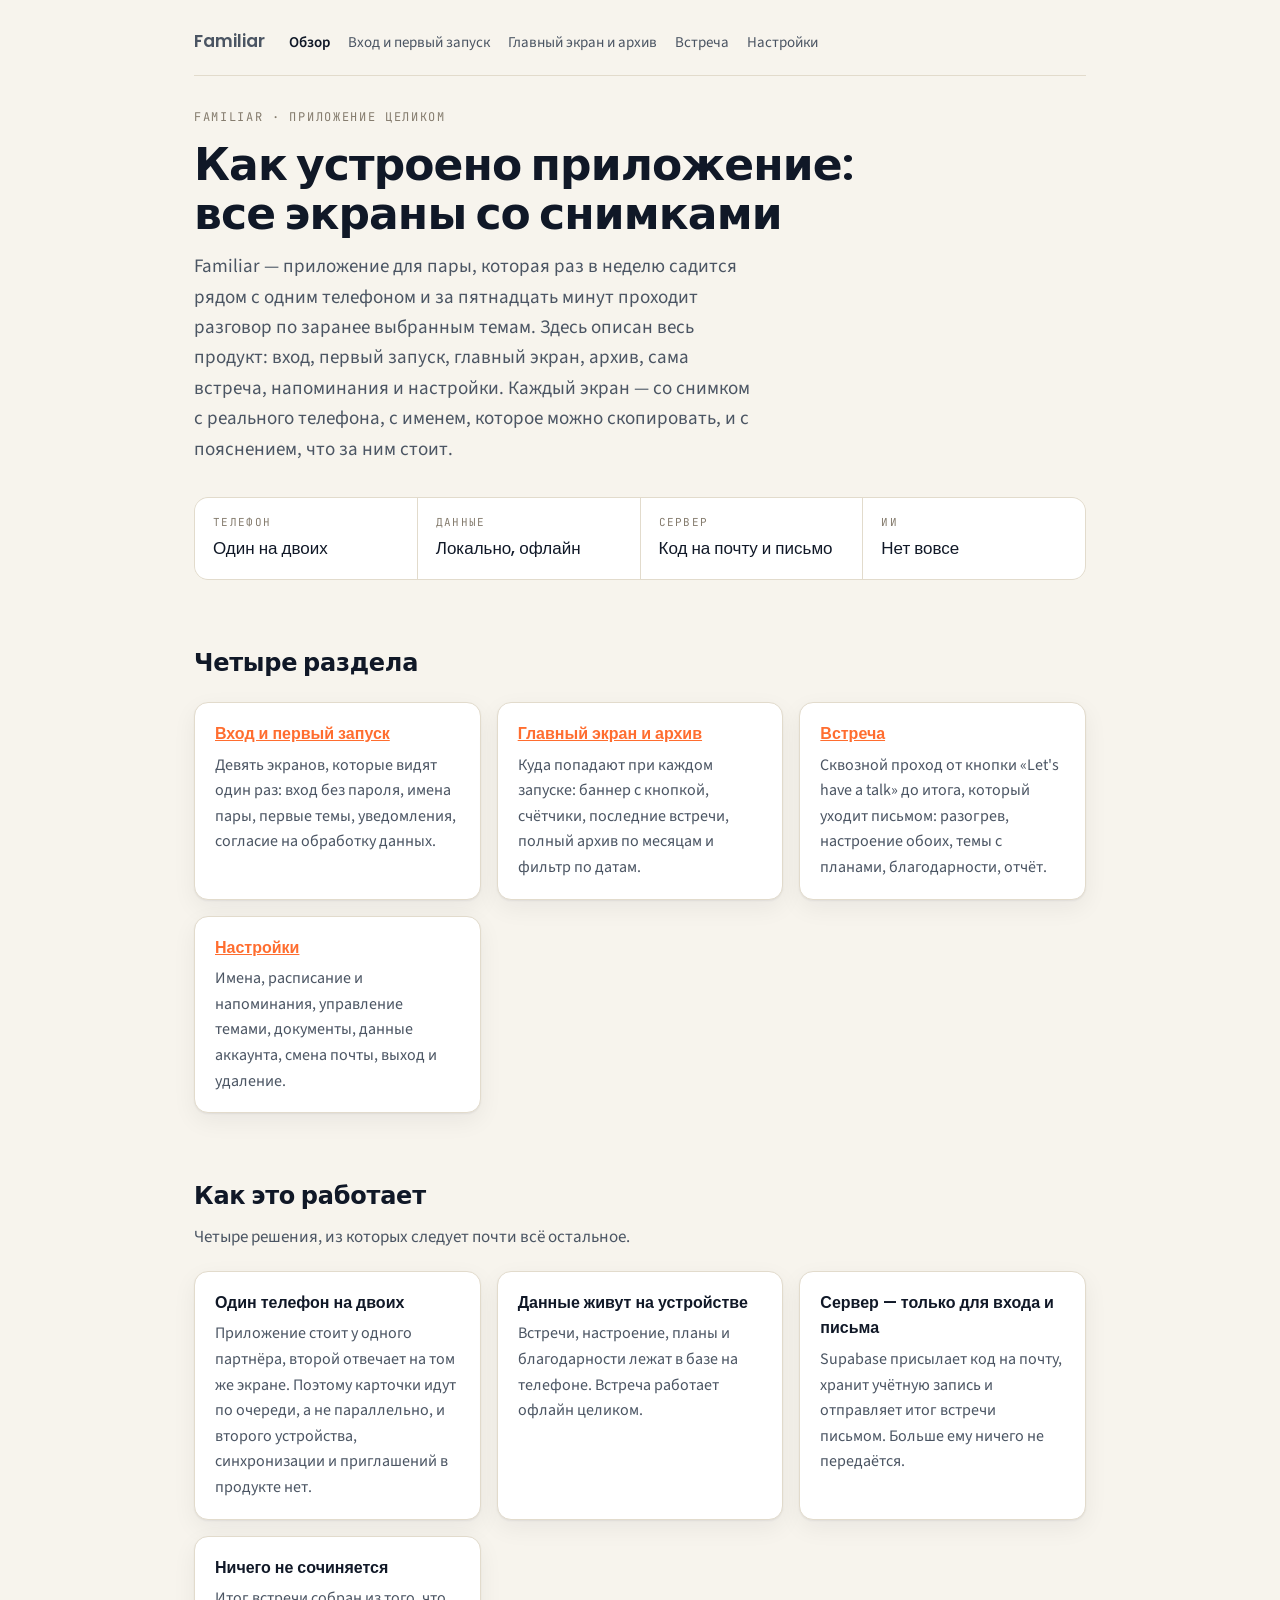
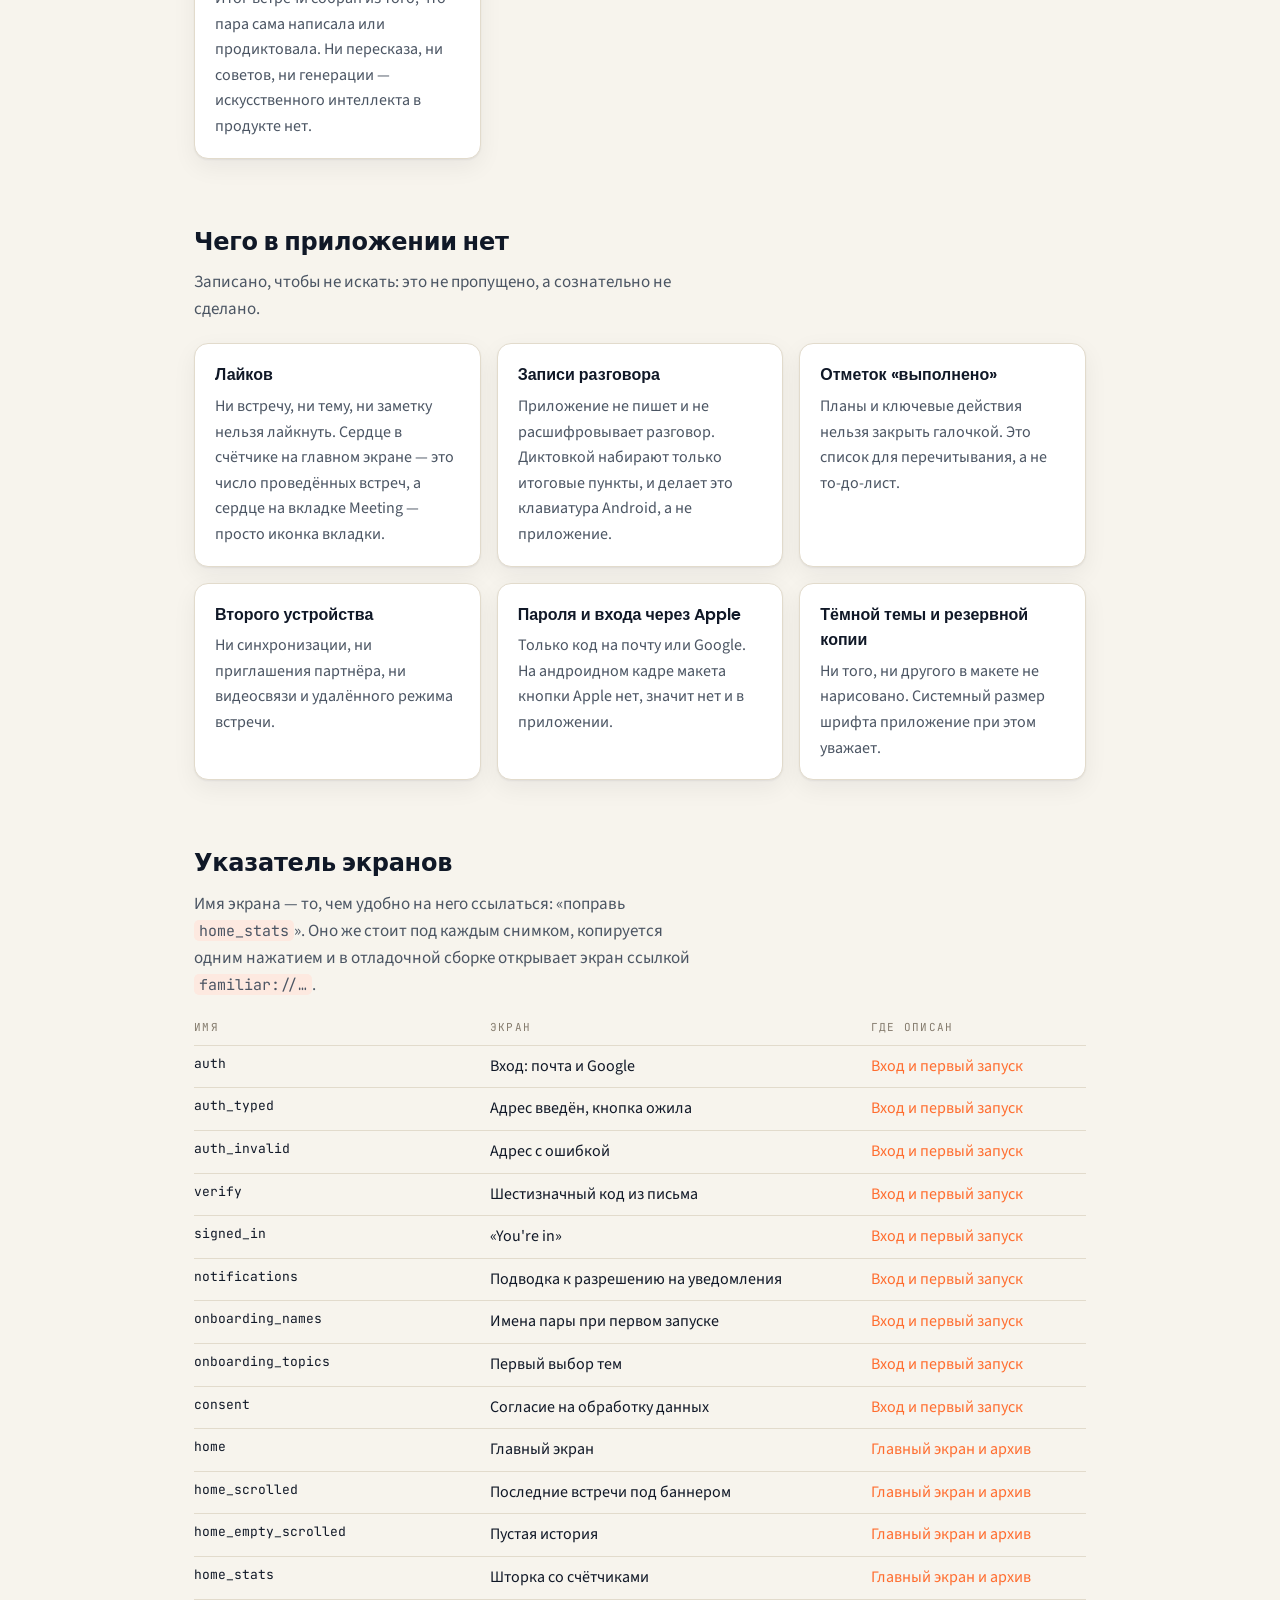
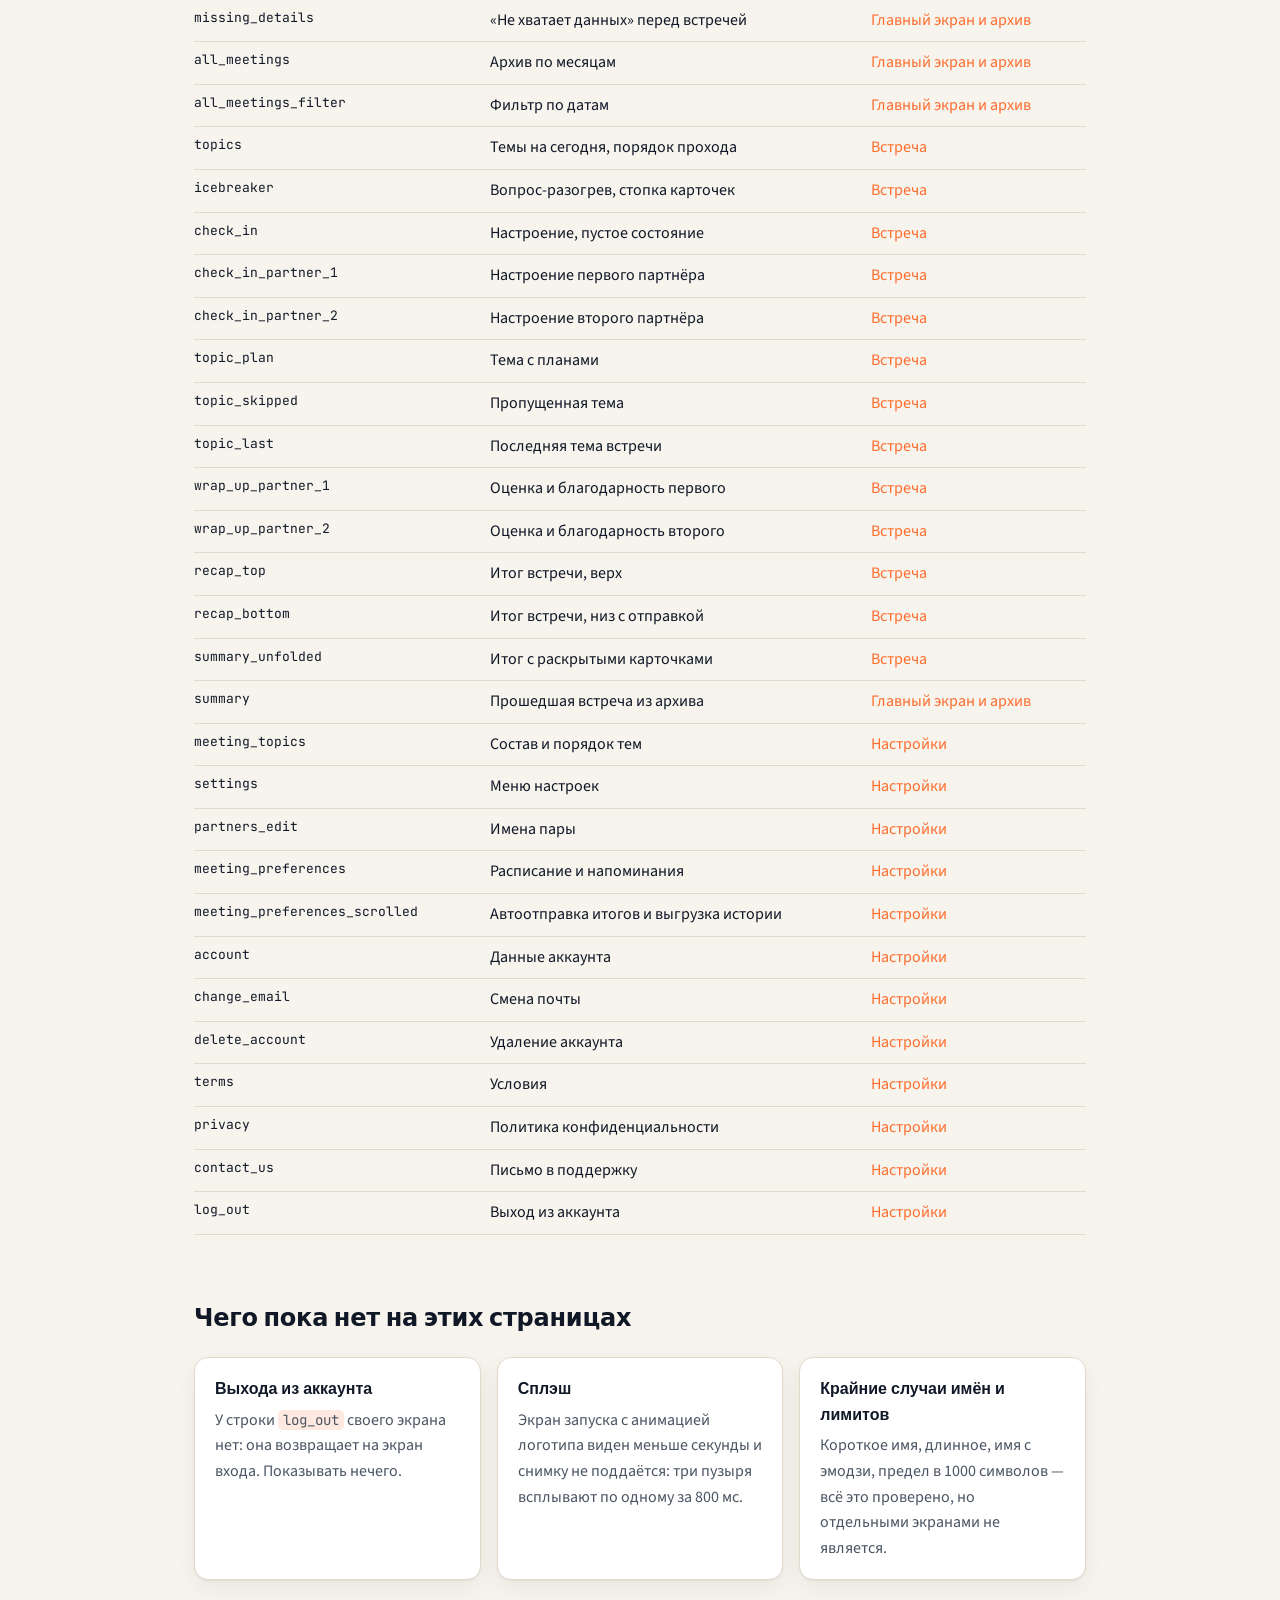
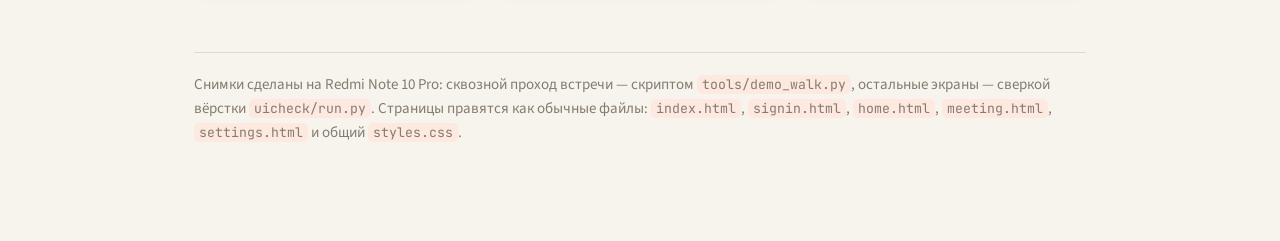
==== walkthrough/index.html @ 2037d39c "Add files via upload" ====
<!doctype html>
<html lang="ru">
<head>
<meta charset="utf-8">
<meta name="viewport" content="width=device-width,initial-scale=1">
<title>Familiar · Как устроено приложение</title>
<link rel="preconnect" href="https://fonts.googleapis.com">
<link rel="preconnect" href="https://fonts.gstatic.com" crossorigin>
<link rel="stylesheet" href="https://fonts.googleapis.com/css2?family=Poppins:wght@500;600&family=Source+Sans+3:ital,wght@0,400;0,600;1,400&family=JetBrains+Mono:wght@400&display=swap">
<link rel="stylesheet" href="styles.css">
</head>
<body>
<div class="wrap">

<nav class="sitenav">
  <a class="brand" href="index.html">Familiar</a>
  <a class="here" href="index.html">Обзор</a>
  <a href="signin.html">Вход и первый запуск</a>
  <a href="home.html">Главный экран и архив</a>
  <a href="meeting.html">Встреча</a>
  <a href="settings.html">Настройки</a>
</nav>

<header>
  <div class="eyebrow">Familiar · приложение целиком</div>
  <h1>Как устроено приложение: все экраны со снимками</h1>
  <p class="lede">Familiar — приложение для пары, которая раз в неделю садится рядом с одним телефоном и за пятнадцать минут проходит разговор по заранее выбранным темам. Здесь описан весь продукт: вход, первый запуск, главный экран, архив, сама встреча, напоминания и настройки. Каждый экран — со снимком с реального телефона, с именем, которое можно скопировать, и с пояснением, что за ним стоит.</p>
</header>

<dl class="facts">
  <div class="fact"><dt>Телефон</dt><dd>Один на двоих</dd></div>
  <div class="fact"><dt>Данные</dt><dd>Локально, офлайн</dd></div>
  <div class="fact"><dt>Сервер</dt><dd>Код на почту и письмо</dd></div>
  <div class="fact"><dt>ИИ</dt><dd>Нет вовсе</dd></div>
</dl>

<h2 id="sections">Четыре раздела</h2>
<div class="cards">
  <div class="card">
    <h4><a href="signin.html">Вход и первый запуск</a></h4>
    <p>Девять экранов, которые видят один раз: вход без пароля, имена пары, первые темы, уведомления, согласие на обработку данных.</p>
  </div>
  <div class="card">
    <h4><a href="home.html">Главный экран и архив</a></h4>
    <p>Куда попадают при каждом запуске: баннер с кнопкой, счётчики, последние встречи, полный архив по месяцам и фильтр по датам.</p>
  </div>
  <div class="card">
    <h4><a href="meeting.html">Встреча</a></h4>
    <p>Сквозной проход от кнопки «Let's have a talk» до итога, который уходит письмом: разогрев, настроение обоих, темы с планами, благодарности, отчёт.</p>
  </div>
  <div class="card">
    <h4><a href="settings.html">Настройки</a></h4>
    <p>Имена, расписание и напоминания, управление темами, документы, данные аккаунта, смена почты, выход и удаление.</p>
  </div>
</div>

<h2 id="how">Как это работает</h2>
<p class="section-note">Четыре решения, из которых следует почти всё остальное.</p>
<div class="cards">
  <div class="card">
    <h4>Один телефон на двоих</h4>
    <p>Приложение стоит у одного партнёра, второй отвечает на том же экране. Поэтому карточки идут по очереди, а не параллельно, и второго устройства, синхронизации и приглашений в продукте нет.</p>
  </div>
  <div class="card">
    <h4>Данные живут на устройстве</h4>
    <p>Встречи, настроение, планы и благодарности лежат в базе на телефоне. Встреча работает офлайн целиком.</p>
  </div>
  <div class="card">
    <h4>Сервер — только для входа и письма</h4>
    <p>Supabase присылает код на почту, хранит учётную запись и отправляет итог встречи письмом. Больше ему ничего не передаётся.</p>
  </div>
  <div class="card">
    <h4>Ничего не сочиняется</h4>
    <p>Итог встречи собран из того, что пара сама написала или продиктовала. Ни пересказа, ни советов, ни генерации — искусственного интеллекта в продукте нет.</p>
  </div>
</div>

<h2 id="absent">Чего в приложении нет</h2>
<p class="section-note">Записано, чтобы не искать: это не пропущено, а сознательно не сделано.</p>
<div class="cards">
  <div class="card">
    <h4>Лайков</h4>
    <p>Ни встречу, ни тему, ни заметку нельзя лайкнуть. Сердце в счётчике на главном экране — это число проведённых встреч, а сердце на вкладке Meeting — просто иконка вкладки.</p>
  </div>
  <div class="card">
    <h4>Записи разговора</h4>
    <p>Приложение не пишет и не расшифровывает разговор. Диктовкой набирают только итоговые пункты, и делает это клавиатура Android, а не приложение.</p>
  </div>
  <div class="card">
    <h4>Отметок «выполнено»</h4>
    <p>Планы и ключевые действия нельзя закрыть галочкой. Это список для перечитывания, а не то-до-лист.</p>
  </div>
  <div class="card">
    <h4>Второго устройства</h4>
    <p>Ни синхронизации, ни приглашения партнёра, ни видеосвязи и удалённого режима встречи.</p>
  </div>
  <div class="card">
    <h4>Пароля и входа через Apple</h4>
    <p>Только код на почту или Google. На андроидном кадре макета кнопки Apple нет, значит нет и в приложении.</p>
  </div>
  <div class="card">
    <h4>Тёмной темы и резервной копии</h4>
    <p>Ни того, ни другого в макете не нарисовано. Системный размер шрифта приложение при этом уважает.</p>
  </div>
</div>

<h2 id="index">Указатель экранов</h2>
<p class="section-note">Имя экрана — то, чем удобно на него ссылаться: «поправь <code>home_stats</code>». Оно же стоит под каждым снимком, копируется одним нажатием и в отладочной сборке открывает экран ссылкой <code>familiar://…</code>.</p>

<table class="index-table">
  <thead>
    <tr><th>Имя</th><th>Экран</th><th>Где описан</th></tr>
  </thead>
  <tbody>
    <tr><td>auth</td><td>Вход: почта и Google</td><td><a href="signin.html#auth">Вход и первый запуск</a></td></tr>
    <tr><td>auth_typed</td><td>Адрес введён, кнопка ожила</td><td><a href="signin.html#auth_typed">Вход и первый запуск</a></td></tr>
    <tr><td>auth_invalid</td><td>Адрес с ошибкой</td><td><a href="signin.html#auth_invalid">Вход и первый запуск</a></td></tr>
    <tr><td>verify</td><td>Шестизначный код из письма</td><td><a href="signin.html#verify">Вход и первый запуск</a></td></tr>
    <tr><td>signed_in</td><td>«You're in»</td><td><a href="signin.html#signed_in">Вход и первый запуск</a></td></tr>
    <tr><td>notifications</td><td>Подводка к разрешению на уведомления</td><td><a href="signin.html#notifications">Вход и первый запуск</a></td></tr>
    <tr><td>onboarding_names</td><td>Имена пары при первом запуске</td><td><a href="signin.html#onboarding_names">Вход и первый запуск</a></td></tr>
    <tr><td>onboarding_topics</td><td>Первый выбор тем</td><td><a href="signin.html#onboarding_topics">Вход и первый запуск</a></td></tr>
    <tr><td>consent</td><td>Согласие на обработку данных</td><td><a href="signin.html#consent">Вход и первый запуск</a></td></tr>

    <tr><td>home</td><td>Главный экран</td><td><a href="home.html#home">Главный экран и архив</a></td></tr>
    <tr><td>home_scrolled</td><td>Последние встречи под баннером</td><td><a href="home.html#home_scrolled">Главный экран и архив</a></td></tr>
    <tr><td>home_empty_scrolled</td><td>Пустая история</td><td><a href="home.html#home_empty_scrolled">Главный экран и архив</a></td></tr>
    <tr><td>home_stats</td><td>Шторка со счётчиками</td><td><a href="home.html#home_stats">Главный экран и архив</a></td></tr>
    <tr><td>missing_details</td><td>«Не хватает данных» перед встречей</td><td><a href="home.html#missing_details">Главный экран и архив</a></td></tr>
    <tr><td>all_meetings</td><td>Архив по месяцам</td><td><a href="home.html#all_meetings">Главный экран и архив</a></td></tr>
    <tr><td>all_meetings_filter</td><td>Фильтр по датам</td><td><a href="home.html#all_meetings_filter">Главный экран и архив</a></td></tr>

    <tr><td>topics</td><td>Темы на сегодня, порядок прохода</td><td><a href="meeting.html#topics">Встреча</a></td></tr>
    <tr><td>icebreaker</td><td>Вопрос-разогрев, стопка карточек</td><td><a href="meeting.html#icebreaker">Встреча</a></td></tr>
    <tr><td>check_in</td><td>Настроение, пустое состояние</td><td><a href="meeting.html#check_in">Встреча</a></td></tr>
    <tr><td>check_in_partner_1</td><td>Настроение первого партнёра</td><td><a href="meeting.html#check_in_partner_1">Встреча</a></td></tr>
    <tr><td>check_in_partner_2</td><td>Настроение второго партнёра</td><td><a href="meeting.html#check_in_partner_2">Встреча</a></td></tr>
    <tr><td>topic_plan</td><td>Тема с планами</td><td><a href="meeting.html#topic_plan">Встреча</a></td></tr>
    <tr><td>topic_skipped</td><td>Пропущенная тема</td><td><a href="meeting.html#topic_skipped">Встреча</a></td></tr>
    <tr><td>topic_last</td><td>Последняя тема встречи</td><td><a href="meeting.html#topic_last">Встреча</a></td></tr>
    <tr><td>wrap_up_partner_1</td><td>Оценка и благодарность первого</td><td><a href="meeting.html#wrap_up_partner_1">Встреча</a></td></tr>
    <tr><td>wrap_up_partner_2</td><td>Оценка и благодарность второго</td><td><a href="meeting.html#wrap_up_partner_2">Встреча</a></td></tr>
    <tr><td>recap_top</td><td>Итог встречи, верх</td><td><a href="meeting.html#recap_top">Встреча</a></td></tr>
    <tr><td>recap_bottom</td><td>Итог встречи, низ с отправкой</td><td><a href="meeting.html#recap_bottom">Встреча</a></td></tr>
    <tr><td>summary_unfolded</td><td>Итог с раскрытыми карточками</td><td><a href="meeting.html#summary_unfolded">Встреча</a></td></tr>
    <tr><td>summary</td><td>Прошедшая встреча из архива</td><td><a href="home.html#past_meeting">Главный экран и архив</a></td></tr>
    <tr><td>meeting_topics</td><td>Состав и порядок тем</td><td><a href="settings.html#meeting_topics">Настройки</a></td></tr>

    <tr><td>settings</td><td>Меню настроек</td><td><a href="settings.html#settings">Настройки</a></td></tr>
    <tr><td>partners_edit</td><td>Имена пары</td><td><a href="settings.html#partners_edit">Настройки</a></td></tr>
    <tr><td>meeting_preferences</td><td>Расписание и напоминания</td><td><a href="settings.html#meeting_preferences">Настройки</a></td></tr>
    <tr><td>meeting_preferences_scrolled</td><td>Автоотправка итогов и выгрузка истории</td><td><a href="settings.html#meeting_preferences_scrolled">Настройки</a></td></tr>
    <tr><td>account</td><td>Данные аккаунта</td><td><a href="settings.html#account">Настройки</a></td></tr>
    <tr><td>change_email</td><td>Смена почты</td><td><a href="settings.html#change_email">Настройки</a></td></tr>
    <tr><td>delete_account</td><td>Удаление аккаунта</td><td><a href="settings.html#delete_account">Настройки</a></td></tr>
    <tr><td>terms</td><td>Условия</td><td><a href="settings.html#terms">Настройки</a></td></tr>
    <tr><td>privacy</td><td>Политика конфиденциальности</td><td><a href="settings.html#privacy">Настройки</a></td></tr>
    <tr><td>contact_us</td><td>Письмо в поддержку</td><td><a href="settings.html#contact_us">Настройки</a></td></tr>
    <tr><td>log_out</td><td>Выход из аккаунта</td><td><a href="settings.html#log_out">Настройки</a></td></tr>
  </tbody>
</table>

<h2 id="pending">Чего пока нет на этих страницах</h2>
<div class="cards">
  <div class="card">
    <h4>Выхода из аккаунта</h4>
    <p>У строки <code>log_out</code> своего экрана нет: она возвращает на экран входа. Показывать нечего.</p>
  </div>
  <div class="card">
    <h4>Сплэш</h4>
    <p>Экран запуска с анимацией логотипа виден меньше секунды и снимку не поддаётся: три пузыря всплывают по одному за 800 мс.</p>
  </div>
  <div class="card">
    <h4>Крайние случаи имён и лимитов</h4>
    <p>Короткое имя, длинное, имя с эмодзи, предел в 1000 символов — всё это проверено, но отдельными экранами не является.</p>
  </div>
</div>

<footer>
  Снимки сделаны на Redmi Note 10 Pro: сквозной проход встречи — скриптом <code>tools/demo_walk.py</code>, остальные экраны — сверкой вёрстки <code>uicheck/run.py</code>. Страницы правятся как обычные файлы: <code>index.html</code>, <code>signin.html</code>, <code>home.html</code>, <code>meeting.html</code>, <code>settings.html</code> и общий <code>styles.css</code>.
</footer>

</div>
<script src="app.js"></script>
</body>
</html>
---- walkthrough/styles.css ----
:root {
  --ground: #F7F4ED;
  --surface: #FFFFFF;
  --ink: #101827;
  --ink-soft: #4B5563;
  --ink-faint: #857C6E;
  --line: #E2DBCC;
  --accent: #FF6D2F;
  --accent-soft: #FDE9E0;
  --mark: #CFEC64;
  --shadow: 0 1px 2px rgba(16, 24, 39, .06), 0 8px 24px rgba(16, 24, 39, .06);
}

@media (prefers-color-scheme: dark) {
  :root {
    --ground: #14161C;
    --surface: #1B1E26;
    --ink: #F2EFE8;
    --ink-soft: #B7B1A6;
    --ink-faint: #8B8578;
    --line: #2C303A;
    --accent: #FF8551;
    --accent-soft: #33231C;
    --mark: #9FBE3F;
    --shadow: 0 1px 2px rgba(0, 0, 0, .5), 0 8px 24px rgba(0, 0, 0, .35);
  }
}

* { box-sizing: border-box; }

body {
  margin: 0;
  background: var(--ground);
  color: var(--ink);
  font-family: "Source Sans 3", "Segoe UI", system-ui, sans-serif;
  font-size: 17px;
  line-height: 1.6;
  -webkit-text-size-adjust: 100%;
}

img { max-width: 100%; }

a { color: inherit; }

.wrap { max-width: 940px; margin: 0 auto; padding: 28px 24px 96px; }

/* ---------- navigation between the pages ---------- */

.sitenav {
  display: flex; flex-wrap: wrap; align-items: baseline; gap: 8px 18px;
  padding-bottom: 20px; margin-bottom: 32px; border-bottom: 1px solid var(--line);
  font-size: 15px;
}
.sitenav .brand {
  font-family: Poppins, system-ui, sans-serif; font-weight: 600;
  font-size: 17px; text-decoration: none; margin-right: 6px;
}
.sitenav a { color: var(--ink-soft); text-decoration: none; }
.sitenav a:hover { color: var(--accent); }
.sitenav a.here { color: var(--ink); font-weight: 600; }

/* ---------- page head ---------- */

header { display: flex; flex-direction: column; gap: 14px; margin-bottom: 12px; }

.eyebrow {
  font-family: "JetBrains Mono", ui-monospace, monospace;
  font-size: 12px; letter-spacing: .14em; text-transform: uppercase;
  color: var(--ink-faint);
}

h1 {
  font-family: Poppins, system-ui, sans-serif; font-weight: 600;
  font-size: clamp(30px, 5vw, 44px); line-height: 1.1; margin: 0;
  text-wrap: balance; letter-spacing: -.02em;
}

.lede { max-width: 62ch; color: var(--ink-soft); font-size: 19px; margin: 0; }

.facts {
  display: grid; grid-template-columns: repeat(auto-fit, minmax(170px, 1fr));
  gap: 1px; background: var(--line); border: 1px solid var(--line);
  border-radius: 14px; overflow: hidden; margin: 32px 0 8px;
}
.fact { background: var(--surface); padding: 16px 18px; }
.fact dt {
  font-family: "JetBrains Mono", ui-monospace, monospace;
  font-size: 11px; letter-spacing: .12em; text-transform: uppercase;
  color: var(--ink-faint); margin: 0 0 4px;
}
.fact dd { margin: 0; font-family: Poppins, sans-serif; font-weight: 500; font-size: 17px; }

h2 {
  font-family: Poppins, system-ui, sans-serif; font-weight: 600;
  font-size: 24px; margin: 64px 0 8px; letter-spacing: -.01em; scroll-margin-top: 16px;
}
.section-note { color: var(--ink-soft); max-width: 62ch; margin: 0 0 8px; }

/* ---------- one screen ---------- */

.step {
  display: grid; grid-template-columns: 270px 1fr; gap: 32px;
  align-items: start; padding: 32px 0; border-top: 1px solid var(--line);
  scroll-margin-top: 16px;
}
.step:first-of-type { border-top: none; }

.shot {
  margin: 0; border-radius: 18px; overflow: hidden;
  background: var(--surface); box-shadow: var(--shadow); border: 1px solid var(--line);
}
.shot img { display: block; width: 100%; height: auto; }
.shot figcaption {
  font-family: "JetBrains Mono", ui-monospace, monospace;
  font-size: 11px; color: var(--ink-faint); padding: 8px 12px;
  border-top: 1px solid var(--line);
}
.shot.none {
  display: flex; align-items: center; justify-content: center;
  min-height: 220px; padding: 24px; text-align: center;
  color: var(--ink-faint); font-size: 15px; border-style: dashed;
}

.step-body h3 {
  font-family: Poppins, system-ui, sans-serif; font-weight: 600;
  font-size: 21px; margin: 0 0 8px; display: flex; align-items: baseline; gap: 10px;
}
.num {
  font-family: "JetBrains Mono", ui-monospace, monospace;
  font-size: 12px; font-weight: 400; color: #101827;
  background: var(--mark); border-radius: 6px; padding: 2px 7px;
}
.step-body p { margin: 0 0 12px; max-width: 60ch; }
.step-body p:last-child { margin-bottom: 0; }
.step-body strong { font-weight: 600; }

.under {
  border-left: 3px solid var(--accent); background: var(--accent-soft);
  padding: 10px 14px; border-radius: 0 8px 8px 0; color: var(--ink-soft);
  font-size: 16px;
}
.under b { color: var(--ink); font-weight: 600; }

/* ---------- the copyable name of a screen ---------- */

.idline {
  display: flex; flex-wrap: wrap; align-items: center; gap: 8px;
  margin: 0 0 14px;
  font-family: "JetBrains Mono", ui-monospace, monospace; font-size: 12px;
}
.copy {
  font: inherit; color: var(--ink); background: var(--surface);
  border: 1px solid var(--line); border-radius: 7px; padding: 3px 9px;
  cursor: pointer; display: inline-flex; align-items: center; gap: 7px;
}
.copy:hover { border-color: var(--accent); color: var(--accent); }
/* Copying says so with a tick and a colour, not with a word. */
.copy.done { border-color: var(--accent); color: var(--accent); background: var(--accent-soft); }
.copy.done::after { content: "✓"; }

/* ---------- cards ---------- */

.cards { display: grid; grid-template-columns: repeat(auto-fit, minmax(250px, 1fr)); gap: 16px; margin-top: 20px; }
.card {
  background: var(--surface); border: 1px solid var(--line); border-radius: 14px;
  padding: 18px 20px; box-shadow: var(--shadow);
}
.card h4 { font-family: Poppins, sans-serif; font-weight: 600; font-size: 16px; margin: 0 0 6px; }
.card p { margin: 0; color: var(--ink-soft); font-size: 16px; }
.card a { color: var(--accent); }

code {
  font-family: "JetBrains Mono", ui-monospace, monospace; font-size: .88em;
  background: var(--accent-soft); padding: 1px 5px; border-radius: 5px;
}

/* ---------- the index of every screen ---------- */

.index-table { width: 100%; border-collapse: collapse; margin-top: 20px; font-size: 16px; }
.index-table th {
  text-align: left; font-family: "JetBrains Mono", ui-monospace, monospace;
  font-size: 11px; letter-spacing: .12em; text-transform: uppercase;
  color: var(--ink-faint); font-weight: 400; padding: 0 12px 8px 0;
  border-bottom: 1px solid var(--line);
}
.index-table td { padding: 8px 12px 8px 0; border-bottom: 1px solid var(--line); vertical-align: top; }
.index-table td:first-child { font-family: "JetBrains Mono", ui-monospace, monospace; font-size: 13px; white-space: nowrap; }
.index-table a { color: var(--accent); text-decoration: none; }
.index-table a:hover { text-decoration: underline; }

footer {
  margin-top: 72px; padding-top: 20px; border-top: 1px solid var(--line);
  color: var(--ink-faint); font-size: 15px;
}
footer a { color: var(--accent); }

@media (max-width: 720px) {
  .step { grid-template-columns: 1fr; gap: 20px; }
  .shot { max-width: 320px; }
  .index-table td:first-child { white-space: normal; }
}
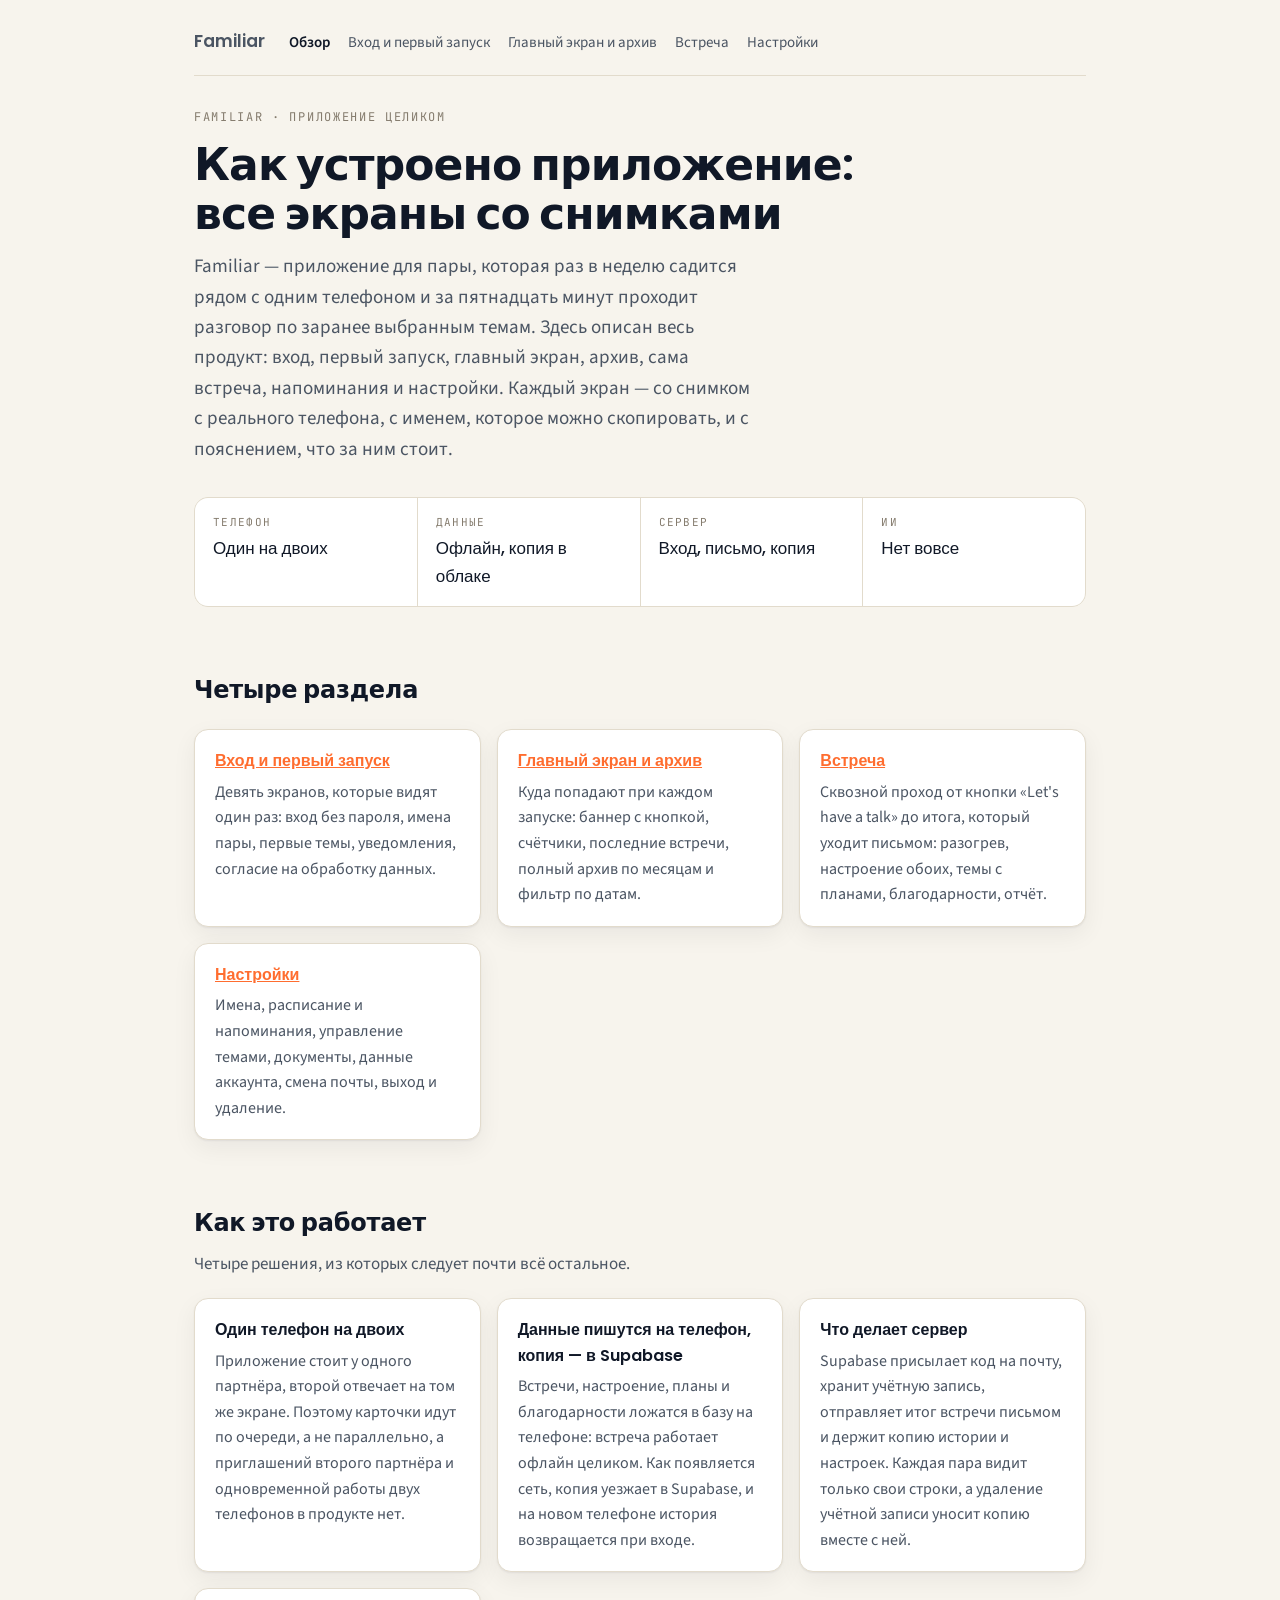
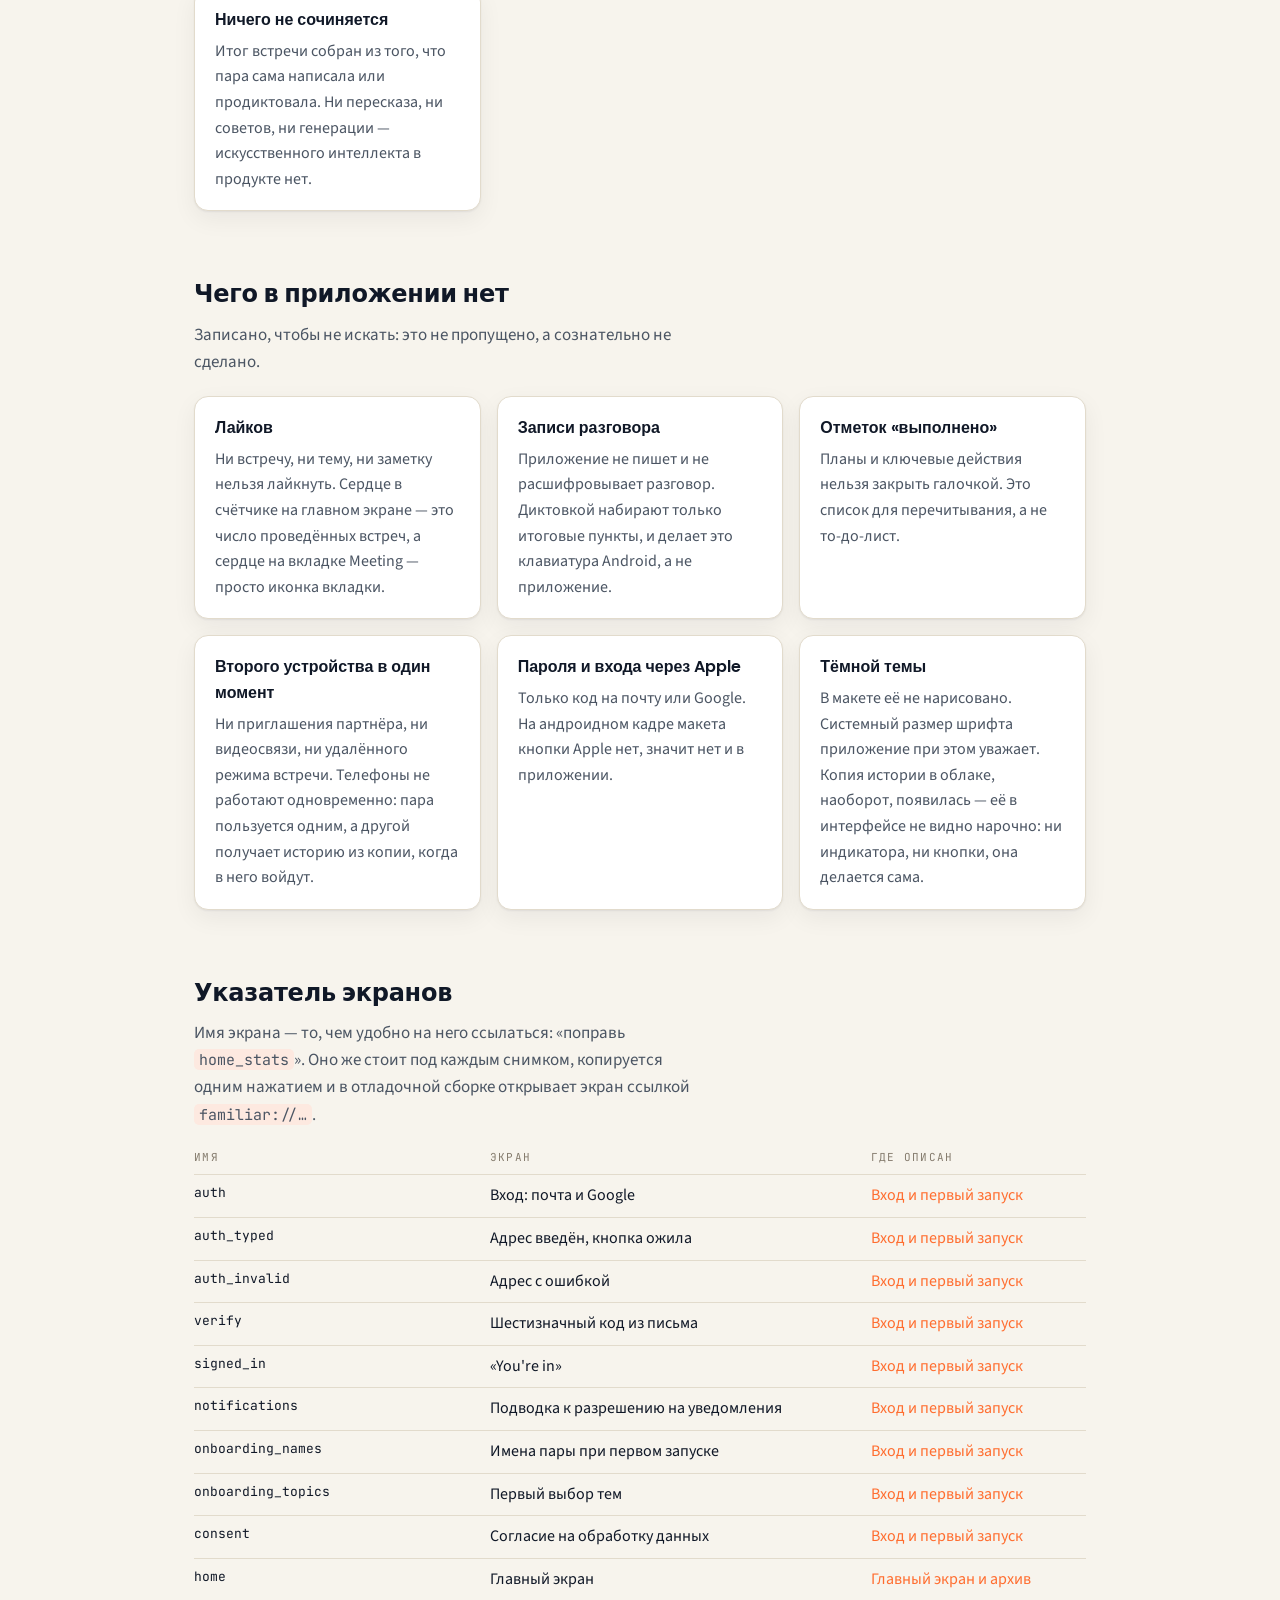
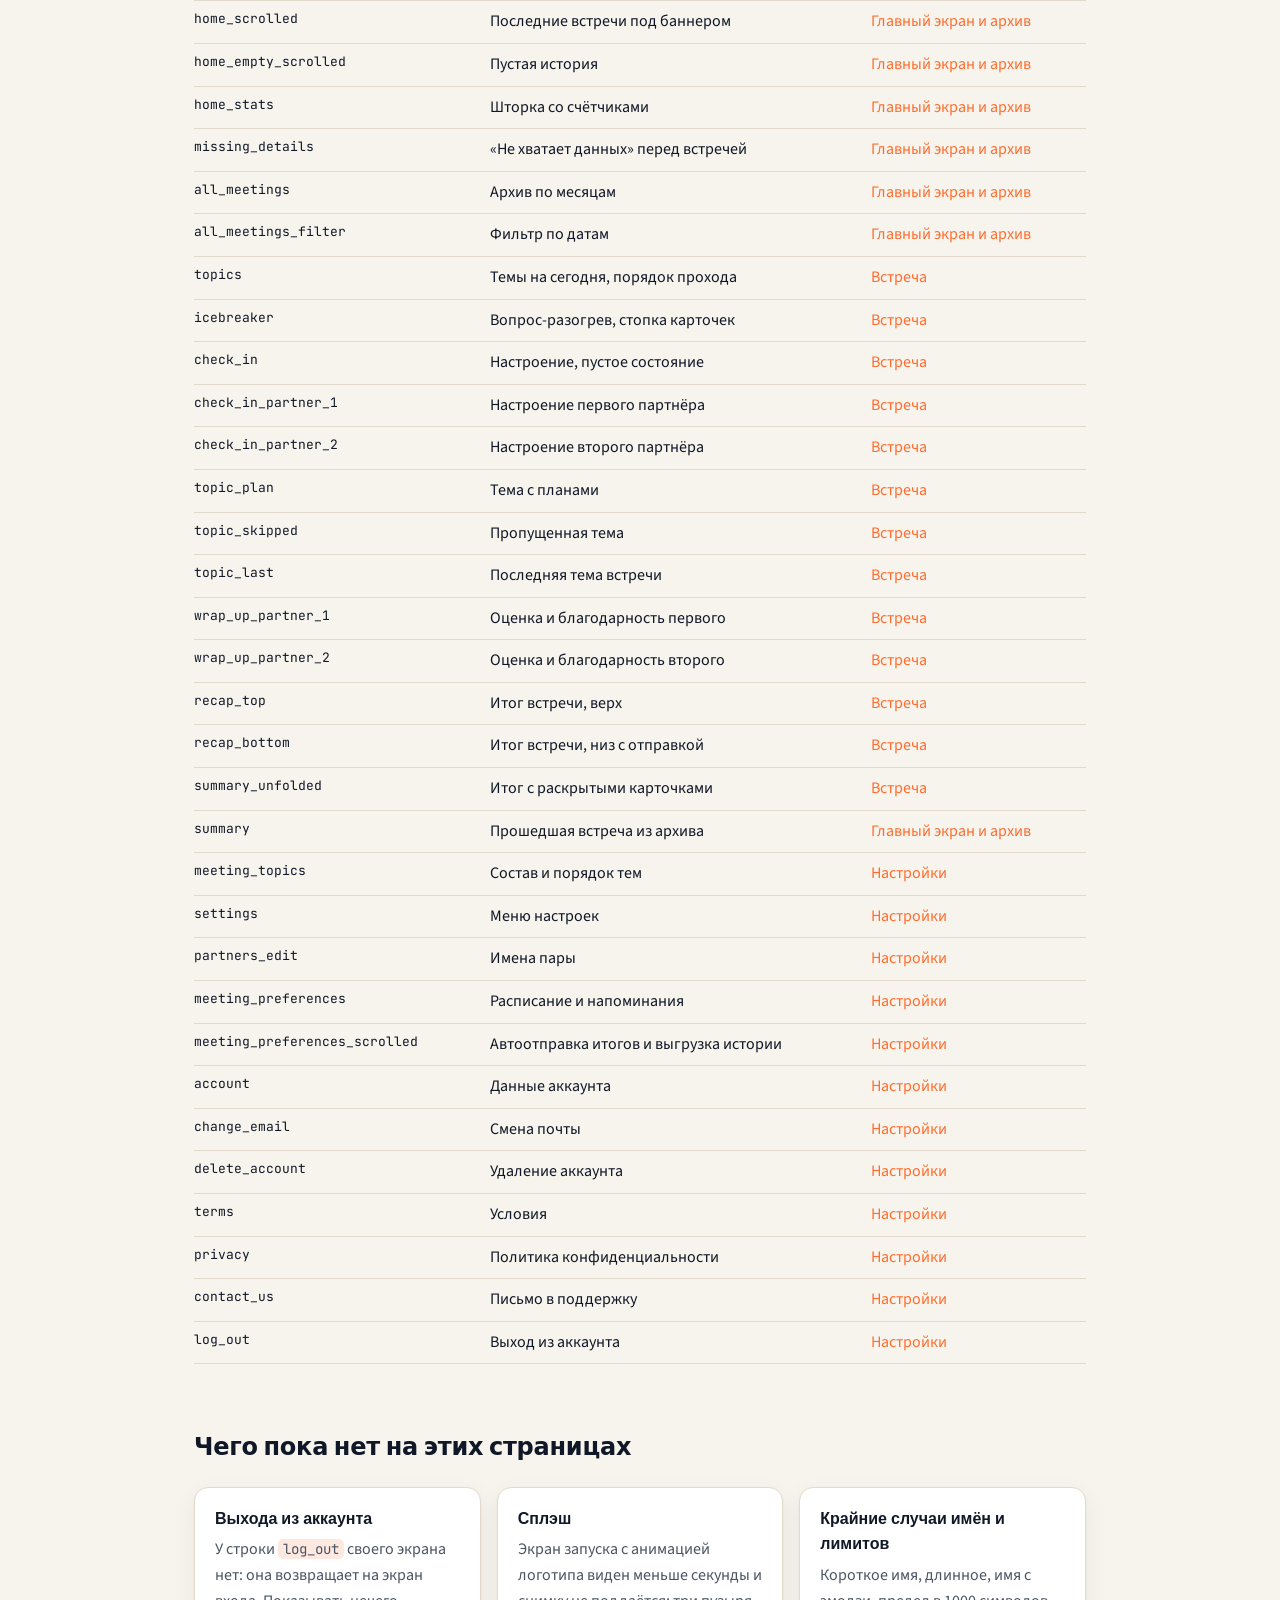
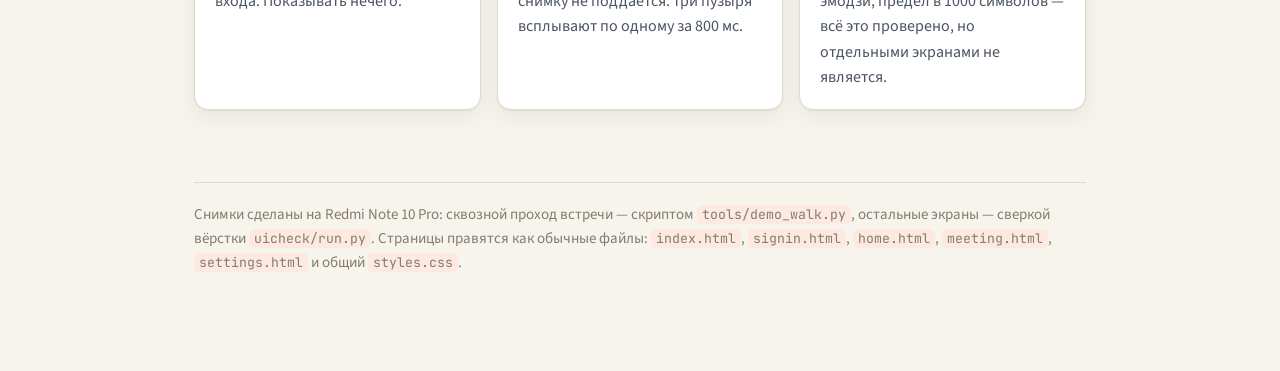
==== commit f8549b06: "Add files via upload" ====
--- a/walkthrough/index.html
+++ b/walkthrough/index.html
@@ -1,186 +1,186 @@
-<!doctype html>
-<html lang="ru">
-<head>
-<meta charset="utf-8">
-<meta name="viewport" content="width=device-width,initial-scale=1">
-<title>Familiar · Как устроено приложение</title>
-<link rel="preconnect" href="https://fonts.googleapis.com">
-<link rel="preconnect" href="https://fonts.gstatic.com" crossorigin>
-<link rel="stylesheet" href="https://fonts.googleapis.com/css2?family=Poppins:wght@500;600&family=Source+Sans+3:ital,wght@0,400;0,600;1,400&family=JetBrains+Mono:wght@400&display=swap">
-<link rel="stylesheet" href="styles.css">
-</head>
-<body>
-<div class="wrap">
-
-<nav class="sitenav">
-  <a class="brand" href="index.html">Familiar</a>
-  <a class="here" href="index.html">Обзор</a>
-  <a href="signin.html">Вход и первый запуск</a>
-  <a href="home.html">Главный экран и архив</a>
-  <a href="meeting.html">Встреча</a>
-  <a href="settings.html">Настройки</a>
-</nav>
-
-<header>
-  <div class="eyebrow">Familiar · приложение целиком</div>
-  <h1>Как устроено приложение: все экраны со снимками</h1>
-  <p class="lede">Familiar — приложение для пары, которая раз в неделю садится рядом с одним телефоном и за пятнадцать минут проходит разговор по заранее выбранным темам. Здесь описан весь продукт: вход, первый запуск, главный экран, архив, сама встреча, напоминания и настройки. Каждый экран — со снимком с реального телефона, с именем, которое можно скопировать, и с пояснением, что за ним стоит.</p>
-</header>
-
-<dl class="facts">
-  <div class="fact"><dt>Телефон</dt><dd>Один на двоих</dd></div>
-  <div class="fact"><dt>Данные</dt><dd>Локально, офлайн</dd></div>
-  <div class="fact"><dt>Сервер</dt><dd>Код на почту и письмо</dd></div>
-  <div class="fact"><dt>ИИ</dt><dd>Нет вовсе</dd></div>
-</dl>
-
-<h2 id="sections">Четыре раздела</h2>
-<div class="cards">
-  <div class="card">
-    <h4><a href="signin.html">Вход и первый запуск</a></h4>
-    <p>Девять экранов, которые видят один раз: вход без пароля, имена пары, первые темы, уведомления, согласие на обработку данных.</p>
-  </div>
-  <div class="card">
-    <h4><a href="home.html">Главный экран и архив</a></h4>
-    <p>Куда попадают при каждом запуске: баннер с кнопкой, счётчики, последние встречи, полный архив по месяцам и фильтр по датам.</p>
-  </div>
-  <div class="card">
-    <h4><a href="meeting.html">Встреча</a></h4>
-    <p>Сквозной проход от кнопки «Let's have a talk» до итога, который уходит письмом: разогрев, настроение обоих, темы с планами, благодарности, отчёт.</p>
-  </div>
-  <div class="card">
-    <h4><a href="settings.html">Настройки</a></h4>
-    <p>Имена, расписание и напоминания, управление темами, документы, данные аккаунта, смена почты, выход и удаление.</p>
-  </div>
-</div>
-
-<h2 id="how">Как это работает</h2>
-<p class="section-note">Четыре решения, из которых следует почти всё остальное.</p>
-<div class="cards">
-  <div class="card">
-    <h4>Один телефон на двоих</h4>
-    <p>Приложение стоит у одного партнёра, второй отвечает на том же экране. Поэтому карточки идут по очереди, а не параллельно, и второго устройства, синхронизации и приглашений в продукте нет.</p>
-  </div>
-  <div class="card">
-    <h4>Данные живут на устройстве</h4>
-    <p>Встречи, настроение, планы и благодарности лежат в базе на телефоне. Встреча работает офлайн целиком.</p>
-  </div>
-  <div class="card">
-    <h4>Сервер — только для входа и письма</h4>
-    <p>Supabase присылает код на почту, хранит учётную запись и отправляет итог встречи письмом. Больше ему ничего не передаётся.</p>
-  </div>
-  <div class="card">
-    <h4>Ничего не сочиняется</h4>
-    <p>Итог встречи собран из того, что пара сама написала или продиктовала. Ни пересказа, ни советов, ни генерации — искусственного интеллекта в продукте нет.</p>
-  </div>
-</div>
-
-<h2 id="absent">Чего в приложении нет</h2>
-<p class="section-note">Записано, чтобы не искать: это не пропущено, а сознательно не сделано.</p>
-<div class="cards">
-  <div class="card">
-    <h4>Лайков</h4>
-    <p>Ни встречу, ни тему, ни заметку нельзя лайкнуть. Сердце в счётчике на главном экране — это число проведённых встреч, а сердце на вкладке Meeting — просто иконка вкладки.</p>
-  </div>
-  <div class="card">
-    <h4>Записи разговора</h4>
-    <p>Приложение не пишет и не расшифровывает разговор. Диктовкой набирают только итоговые пункты, и делает это клавиатура Android, а не приложение.</p>
-  </div>
-  <div class="card">
-    <h4>Отметок «выполнено»</h4>
-    <p>Планы и ключевые действия нельзя закрыть галочкой. Это список для перечитывания, а не то-до-лист.</p>
-  </div>
-  <div class="card">
-    <h4>Второго устройства</h4>
-    <p>Ни синхронизации, ни приглашения партнёра, ни видеосвязи и удалённого режима встречи.</p>
-  </div>
-  <div class="card">
-    <h4>Пароля и входа через Apple</h4>
-    <p>Только код на почту или Google. На андроидном кадре макета кнопки Apple нет, значит нет и в приложении.</p>
-  </div>
-  <div class="card">
-    <h4>Тёмной темы и резервной копии</h4>
-    <p>Ни того, ни другого в макете не нарисовано. Системный размер шрифта приложение при этом уважает.</p>
-  </div>
-</div>
-
-<h2 id="index">Указатель экранов</h2>
-<p class="section-note">Имя экрана — то, чем удобно на него ссылаться: «поправь <code>home_stats</code>». Оно же стоит под каждым снимком, копируется одним нажатием и в отладочной сборке открывает экран ссылкой <code>familiar://…</code>.</p>
-
-<table class="index-table">
-  <thead>
-    <tr><th>Имя</th><th>Экран</th><th>Где описан</th></tr>
-  </thead>
-  <tbody>
-    <tr><td>auth</td><td>Вход: почта и Google</td><td><a href="signin.html#auth">Вход и первый запуск</a></td></tr>
-    <tr><td>auth_typed</td><td>Адрес введён, кнопка ожила</td><td><a href="signin.html#auth_typed">Вход и первый запуск</a></td></tr>
-    <tr><td>auth_invalid</td><td>Адрес с ошибкой</td><td><a href="signin.html#auth_invalid">Вход и первый запуск</a></td></tr>
-    <tr><td>verify</td><td>Шестизначный код из письма</td><td><a href="signin.html#verify">Вход и первый запуск</a></td></tr>
-    <tr><td>signed_in</td><td>«You're in»</td><td><a href="signin.html#signed_in">Вход и первый запуск</a></td></tr>
-    <tr><td>notifications</td><td>Подводка к разрешению на уведомления</td><td><a href="signin.html#notifications">Вход и первый запуск</a></td></tr>
-    <tr><td>onboarding_names</td><td>Имена пары при первом запуске</td><td><a href="signin.html#onboarding_names">Вход и первый запуск</a></td></tr>
-    <tr><td>onboarding_topics</td><td>Первый выбор тем</td><td><a href="signin.html#onboarding_topics">Вход и первый запуск</a></td></tr>
-    <tr><td>consent</td><td>Согласие на обработку данных</td><td><a href="signin.html#consent">Вход и первый запуск</a></td></tr>
-
-    <tr><td>home</td><td>Главный экран</td><td><a href="home.html#home">Главный экран и архив</a></td></tr>
-    <tr><td>home_scrolled</td><td>Последние встречи под баннером</td><td><a href="home.html#home_scrolled">Главный экран и архив</a></td></tr>
-    <tr><td>home_empty_scrolled</td><td>Пустая история</td><td><a href="home.html#home_empty_scrolled">Главный экран и архив</a></td></tr>
-    <tr><td>home_stats</td><td>Шторка со счётчиками</td><td><a href="home.html#home_stats">Главный экран и архив</a></td></tr>
-    <tr><td>missing_details</td><td>«Не хватает данных» перед встречей</td><td><a href="home.html#missing_details">Главный экран и архив</a></td></tr>
-    <tr><td>all_meetings</td><td>Архив по месяцам</td><td><a href="home.html#all_meetings">Главный экран и архив</a></td></tr>
-    <tr><td>all_meetings_filter</td><td>Фильтр по датам</td><td><a href="home.html#all_meetings_filter">Главный экран и архив</a></td></tr>
-
-    <tr><td>topics</td><td>Темы на сегодня, порядок прохода</td><td><a href="meeting.html#topics">Встреча</a></td></tr>
-    <tr><td>icebreaker</td><td>Вопрос-разогрев, стопка карточек</td><td><a href="meeting.html#icebreaker">Встреча</a></td></tr>
-    <tr><td>check_in</td><td>Настроение, пустое состояние</td><td><a href="meeting.html#check_in">Встреча</a></td></tr>
-    <tr><td>check_in_partner_1</td><td>Настроение первого партнёра</td><td><a href="meeting.html#check_in_partner_1">Встреча</a></td></tr>
-    <tr><td>check_in_partner_2</td><td>Настроение второго партнёра</td><td><a href="meeting.html#check_in_partner_2">Встреча</a></td></tr>
-    <tr><td>topic_plan</td><td>Тема с планами</td><td><a href="meeting.html#topic_plan">Встреча</a></td></tr>
-    <tr><td>topic_skipped</td><td>Пропущенная тема</td><td><a href="meeting.html#topic_skipped">Встреча</a></td></tr>
-    <tr><td>topic_last</td><td>Последняя тема встречи</td><td><a href="meeting.html#topic_last">Встреча</a></td></tr>
-    <tr><td>wrap_up_partner_1</td><td>Оценка и благодарность первого</td><td><a href="meeting.html#wrap_up_partner_1">Встреча</a></td></tr>
-    <tr><td>wrap_up_partner_2</td><td>Оценка и благодарность второго</td><td><a href="meeting.html#wrap_up_partner_2">Встреча</a></td></tr>
-    <tr><td>recap_top</td><td>Итог встречи, верх</td><td><a href="meeting.html#recap_top">Встреча</a></td></tr>
-    <tr><td>recap_bottom</td><td>Итог встречи, низ с отправкой</td><td><a href="meeting.html#recap_bottom">Встреча</a></td></tr>
-    <tr><td>summary_unfolded</td><td>Итог с раскрытыми карточками</td><td><a href="meeting.html#summary_unfolded">Встреча</a></td></tr>
-    <tr><td>summary</td><td>Прошедшая встреча из архива</td><td><a href="home.html#past_meeting">Главный экран и архив</a></td></tr>
-    <tr><td>meeting_topics</td><td>Состав и порядок тем</td><td><a href="settings.html#meeting_topics">Настройки</a></td></tr>
-
-    <tr><td>settings</td><td>Меню настроек</td><td><a href="settings.html#settings">Настройки</a></td></tr>
-    <tr><td>partners_edit</td><td>Имена пары</td><td><a href="settings.html#partners_edit">Настройки</a></td></tr>
-    <tr><td>meeting_preferences</td><td>Расписание и напоминания</td><td><a href="settings.html#meeting_preferences">Настройки</a></td></tr>
-    <tr><td>meeting_preferences_scrolled</td><td>Автоотправка итогов и выгрузка истории</td><td><a href="settings.html#meeting_preferences_scrolled">Настройки</a></td></tr>
-    <tr><td>account</td><td>Данные аккаунта</td><td><a href="settings.html#account">Настройки</a></td></tr>
-    <tr><td>change_email</td><td>Смена почты</td><td><a href="settings.html#change_email">Настройки</a></td></tr>
-    <tr><td>delete_account</td><td>Удаление аккаунта</td><td><a href="settings.html#delete_account">Настройки</a></td></tr>
-    <tr><td>terms</td><td>Условия</td><td><a href="settings.html#terms">Настройки</a></td></tr>
-    <tr><td>privacy</td><td>Политика конфиденциальности</td><td><a href="settings.html#privacy">Настройки</a></td></tr>
-    <tr><td>contact_us</td><td>Письмо в поддержку</td><td><a href="settings.html#contact_us">Настройки</a></td></tr>
-    <tr><td>log_out</td><td>Выход из аккаунта</td><td><a href="settings.html#log_out">Настройки</a></td></tr>
-  </tbody>
-</table>
-
-<h2 id="pending">Чего пока нет на этих страницах</h2>
-<div class="cards">
-  <div class="card">
-    <h4>Выхода из аккаунта</h4>
-    <p>У строки <code>log_out</code> своего экрана нет: она возвращает на экран входа. Показывать нечего.</p>
-  </div>
-  <div class="card">
-    <h4>Сплэш</h4>
-    <p>Экран запуска с анимацией логотипа виден меньше секунды и снимку не поддаётся: три пузыря всплывают по одному за 800 мс.</p>
-  </div>
-  <div class="card">
-    <h4>Крайние случаи имён и лимитов</h4>
-    <p>Короткое имя, длинное, имя с эмодзи, предел в 1000 символов — всё это проверено, но отдельными экранами не является.</p>
-  </div>
-</div>
-
-<footer>
-  Снимки сделаны на Redmi Note 10 Pro: сквозной проход встречи — скриптом <code>tools/demo_walk.py</code>, остальные экраны — сверкой вёрстки <code>uicheck/run.py</code>. Страницы правятся как обычные файлы: <code>index.html</code>, <code>signin.html</code>, <code>home.html</code>, <code>meeting.html</code>, <code>settings.html</code> и общий <code>styles.css</code>.
-</footer>
-
-</div>
-<script src="app.js"></script>
-</body>
-</html>
+<!doctype html>
+<html lang="ru">
+<head>
+<meta charset="utf-8">
+<meta name="viewport" content="width=device-width,initial-scale=1">
+<title>Familiar · Как устроено приложение</title>
+<link rel="preconnect" href="https://fonts.googleapis.com">
+<link rel="preconnect" href="https://fonts.gstatic.com" crossorigin>
+<link rel="stylesheet" href="https://fonts.googleapis.com/css2?family=Poppins:wght@500;600&family=Source+Sans+3:ital,wght@0,400;0,600;1,400&family=JetBrains+Mono:wght@400&display=swap">
+<link rel="stylesheet" href="styles.css">
+</head>
+<body>
+<div class="wrap">
+
+<nav class="sitenav">
+  <a class="brand" href="index.html">Familiar</a>
+  <a class="here" href="index.html">Обзор</a>
+  <a href="signin.html">Вход и первый запуск</a>
+  <a href="home.html">Главный экран и архив</a>
+  <a href="meeting.html">Встреча</a>
+  <a href="settings.html">Настройки</a>
+</nav>
+
+<header>
+  <div class="eyebrow">Familiar · приложение целиком</div>
+  <h1>Как устроено приложение: все экраны со снимками</h1>
+  <p class="lede">Familiar — приложение для пары, которая раз в неделю садится рядом с одним телефоном и за пятнадцать минут проходит разговор по заранее выбранным темам. Здесь описан весь продукт: вход, первый запуск, главный экран, архив, сама встреча, напоминания и настройки. Каждый экран — со снимком с реального телефона, с именем, которое можно скопировать, и с пояснением, что за ним стоит.</p>
+</header>
+
+<dl class="facts">
+  <div class="fact"><dt>Телефон</dt><dd>Один на двоих</dd></div>
+  <div class="fact"><dt>Данные</dt><dd>Офлайн, копия в облаке</dd></div>
+  <div class="fact"><dt>Сервер</dt><dd>Вход, письмо, копия</dd></div>
+  <div class="fact"><dt>ИИ</dt><dd>Нет вовсе</dd></div>
+</dl>
+
+<h2 id="sections">Четыре раздела</h2>
+<div class="cards">
+  <div class="card">
+    <h4><a href="signin.html">Вход и первый запуск</a></h4>
+    <p>Девять экранов, которые видят один раз: вход без пароля, имена пары, первые темы, уведомления, согласие на обработку данных.</p>
+  </div>
+  <div class="card">
+    <h4><a href="home.html">Главный экран и архив</a></h4>
+    <p>Куда попадают при каждом запуске: баннер с кнопкой, счётчики, последние встречи, полный архив по месяцам и фильтр по датам.</p>
+  </div>
+  <div class="card">
+    <h4><a href="meeting.html">Встреча</a></h4>
+    <p>Сквозной проход от кнопки «Let's have a talk» до итога, который уходит письмом: разогрев, настроение обоих, темы с планами, благодарности, отчёт.</p>
+  </div>
+  <div class="card">
+    <h4><a href="settings.html">Настройки</a></h4>
+    <p>Имена, расписание и напоминания, управление темами, документы, данные аккаунта, смена почты, выход и удаление.</p>
+  </div>
+</div>
+
+<h2 id="how">Как это работает</h2>
+<p class="section-note">Четыре решения, из которых следует почти всё остальное.</p>
+<div class="cards">
+  <div class="card">
+    <h4>Один телефон на двоих</h4>
+    <p>Приложение стоит у одного партнёра, второй отвечает на том же экране. Поэтому карточки идут по очереди, а не параллельно, а приглашений второго партнёра и одновременной работы двух телефонов в продукте нет.</p>
+  </div>
+  <div class="card">
+    <h4>Данные пишутся на телефон, копия — в Supabase</h4>
+    <p>Встречи, настроение, планы и благодарности ложатся в базу на телефоне: встреча работает офлайн целиком. Как появляется сеть, копия уезжает в Supabase, и на новом телефоне история возвращается при входе.</p>
+  </div>
+  <div class="card">
+    <h4>Что делает сервер</h4>
+    <p>Supabase присылает код на почту, хранит учётную запись, отправляет итог встречи письмом и держит копию истории и настроек. Каждая пара видит только свои строки, а удаление учётной записи уносит копию вместе с ней.</p>
+  </div>
+  <div class="card">
+    <h4>Ничего не сочиняется</h4>
+    <p>Итог встречи собран из того, что пара сама написала или продиктовала. Ни пересказа, ни советов, ни генерации — искусственного интеллекта в продукте нет.</p>
+  </div>
+</div>
+
+<h2 id="absent">Чего в приложении нет</h2>
+<p class="section-note">Записано, чтобы не искать: это не пропущено, а сознательно не сделано.</p>
+<div class="cards">
+  <div class="card">
+    <h4>Лайков</h4>
+    <p>Ни встречу, ни тему, ни заметку нельзя лайкнуть. Сердце в счётчике на главном экране — это число проведённых встреч, а сердце на вкладке Meeting — просто иконка вкладки.</p>
+  </div>
+  <div class="card">
+    <h4>Записи разговора</h4>
+    <p>Приложение не пишет и не расшифровывает разговор. Диктовкой набирают только итоговые пункты, и делает это клавиатура Android, а не приложение.</p>
+  </div>
+  <div class="card">
+    <h4>Отметок «выполнено»</h4>
+    <p>Планы и ключевые действия нельзя закрыть галочкой. Это список для перечитывания, а не то-до-лист.</p>
+  </div>
+  <div class="card">
+    <h4>Второго устройства в один момент</h4>
+    <p>Ни приглашения партнёра, ни видеосвязи, ни удалённого режима встречи. Телефоны не работают одновременно: пара пользуется одним, а другой получает историю из копии, когда в него войдут.</p>
+  </div>
+  <div class="card">
+    <h4>Пароля и входа через Apple</h4>
+    <p>Только код на почту или Google. На андроидном кадре макета кнопки Apple нет, значит нет и в приложении.</p>
+  </div>
+  <div class="card">
+    <h4>Тёмной темы</h4>
+    <p>В макете её не нарисовано. Системный размер шрифта приложение при этом уважает. Копия истории в облаке, наоборот, появилась — её в интерфейсе не видно нарочно: ни индикатора, ни кнопки, она делается сама.</p>
+  </div>
+</div>
+
+<h2 id="index">Указатель экранов</h2>
+<p class="section-note">Имя экрана — то, чем удобно на него ссылаться: «поправь <code>home_stats</code>». Оно же стоит под каждым снимком, копируется одним нажатием и в отладочной сборке открывает экран ссылкой <code>familiar://…</code>.</p>
+
+<table class="index-table">
+  <thead>
+    <tr><th>Имя</th><th>Экран</th><th>Где описан</th></tr>
+  </thead>
+  <tbody>
+    <tr><td>auth</td><td>Вход: почта и Google</td><td><a href="signin.html#auth">Вход и первый запуск</a></td></tr>
+    <tr><td>auth_typed</td><td>Адрес введён, кнопка ожила</td><td><a href="signin.html#auth_typed">Вход и первый запуск</a></td></tr>
+    <tr><td>auth_invalid</td><td>Адрес с ошибкой</td><td><a href="signin.html#auth_invalid">Вход и первый запуск</a></td></tr>
+    <tr><td>verify</td><td>Шестизначный код из письма</td><td><a href="signin.html#verify">Вход и первый запуск</a></td></tr>
+    <tr><td>signed_in</td><td>«You're in»</td><td><a href="signin.html#signed_in">Вход и первый запуск</a></td></tr>
+    <tr><td>notifications</td><td>Подводка к разрешению на уведомления</td><td><a href="signin.html#notifications">Вход и первый запуск</a></td></tr>
+    <tr><td>onboarding_names</td><td>Имена пары при первом запуске</td><td><a href="signin.html#onboarding_names">Вход и первый запуск</a></td></tr>
+    <tr><td>onboarding_topics</td><td>Первый выбор тем</td><td><a href="signin.html#onboarding_topics">Вход и первый запуск</a></td></tr>
+    <tr><td>consent</td><td>Согласие на обработку данных</td><td><a href="signin.html#consent">Вход и первый запуск</a></td></tr>
+
+    <tr><td>home</td><td>Главный экран</td><td><a href="home.html#home">Главный экран и архив</a></td></tr>
+    <tr><td>home_scrolled</td><td>Последние встречи под баннером</td><td><a href="home.html#home_scrolled">Главный экран и архив</a></td></tr>
+    <tr><td>home_empty_scrolled</td><td>Пустая история</td><td><a href="home.html#home_empty_scrolled">Главный экран и архив</a></td></tr>
+    <tr><td>home_stats</td><td>Шторка со счётчиками</td><td><a href="home.html#home_stats">Главный экран и архив</a></td></tr>
+    <tr><td>missing_details</td><td>«Не хватает данных» перед встречей</td><td><a href="home.html#missing_details">Главный экран и архив</a></td></tr>
+    <tr><td>all_meetings</td><td>Архив по месяцам</td><td><a href="home.html#all_meetings">Главный экран и архив</a></td></tr>
+    <tr><td>all_meetings_filter</td><td>Фильтр по датам</td><td><a href="home.html#all_meetings_filter">Главный экран и архив</a></td></tr>
+
+    <tr><td>topics</td><td>Темы на сегодня, порядок прохода</td><td><a href="meeting.html#topics">Встреча</a></td></tr>
+    <tr><td>icebreaker</td><td>Вопрос-разогрев, стопка карточек</td><td><a href="meeting.html#icebreaker">Встреча</a></td></tr>
+    <tr><td>check_in</td><td>Настроение, пустое состояние</td><td><a href="meeting.html#check_in">Встреча</a></td></tr>
+    <tr><td>check_in_partner_1</td><td>Настроение первого партнёра</td><td><a href="meeting.html#check_in_partner_1">Встреча</a></td></tr>
+    <tr><td>check_in_partner_2</td><td>Настроение второго партнёра</td><td><a href="meeting.html#check_in_partner_2">Встреча</a></td></tr>
+    <tr><td>topic_plan</td><td>Тема с планами</td><td><a href="meeting.html#topic_plan">Встреча</a></td></tr>
+    <tr><td>topic_skipped</td><td>Пропущенная тема</td><td><a href="meeting.html#topic_skipped">Встреча</a></td></tr>
+    <tr><td>topic_last</td><td>Последняя тема встречи</td><td><a href="meeting.html#topic_last">Встреча</a></td></tr>
+    <tr><td>wrap_up_partner_1</td><td>Оценка и благодарность первого</td><td><a href="meeting.html#wrap_up_partner_1">Встреча</a></td></tr>
+    <tr><td>wrap_up_partner_2</td><td>Оценка и благодарность второго</td><td><a href="meeting.html#wrap_up_partner_2">Встреча</a></td></tr>
+    <tr><td>recap_top</td><td>Итог встречи, верх</td><td><a href="meeting.html#recap_top">Встреча</a></td></tr>
+    <tr><td>recap_bottom</td><td>Итог встречи, низ с отправкой</td><td><a href="meeting.html#recap_bottom">Встреча</a></td></tr>
+    <tr><td>summary_unfolded</td><td>Итог с раскрытыми карточками</td><td><a href="meeting.html#summary_unfolded">Встреча</a></td></tr>
+    <tr><td>summary</td><td>Прошедшая встреча из архива</td><td><a href="home.html#past_meeting">Главный экран и архив</a></td></tr>
+    <tr><td>meeting_topics</td><td>Состав и порядок тем</td><td><a href="settings.html#meeting_topics">Настройки</a></td></tr>
+
+    <tr><td>settings</td><td>Меню настроек</td><td><a href="settings.html#settings">Настройки</a></td></tr>
+    <tr><td>partners_edit</td><td>Имена пары</td><td><a href="settings.html#partners_edit">Настройки</a></td></tr>
+    <tr><td>meeting_preferences</td><td>Расписание и напоминания</td><td><a href="settings.html#meeting_preferences">Настройки</a></td></tr>
+    <tr><td>meeting_preferences_scrolled</td><td>Автоотправка итогов и выгрузка истории</td><td><a href="settings.html#meeting_preferences_scrolled">Настройки</a></td></tr>
+    <tr><td>account</td><td>Данные аккаунта</td><td><a href="settings.html#account">Настройки</a></td></tr>
+    <tr><td>change_email</td><td>Смена почты</td><td><a href="settings.html#change_email">Настройки</a></td></tr>
+    <tr><td>delete_account</td><td>Удаление аккаунта</td><td><a href="settings.html#delete_account">Настройки</a></td></tr>
+    <tr><td>terms</td><td>Условия</td><td><a href="settings.html#terms">Настройки</a></td></tr>
+    <tr><td>privacy</td><td>Политика конфиденциальности</td><td><a href="settings.html#privacy">Настройки</a></td></tr>
+    <tr><td>contact_us</td><td>Письмо в поддержку</td><td><a href="settings.html#contact_us">Настройки</a></td></tr>
+    <tr><td>log_out</td><td>Выход из аккаунта</td><td><a href="settings.html#log_out">Настройки</a></td></tr>
+  </tbody>
+</table>
+
+<h2 id="pending">Чего пока нет на этих страницах</h2>
+<div class="cards">
+  <div class="card">
+    <h4>Выхода из аккаунта</h4>
+    <p>У строки <code>log_out</code> своего экрана нет: она возвращает на экран входа. Показывать нечего.</p>
+  </div>
+  <div class="card">
+    <h4>Сплэш</h4>
+    <p>Экран запуска с анимацией логотипа виден меньше секунды и снимку не поддаётся: три пузыря всплывают по одному за 800 мс.</p>
+  </div>
+  <div class="card">
+    <h4>Крайние случаи имён и лимитов</h4>
+    <p>Короткое имя, длинное, имя с эмодзи, предел в 1000 символов — всё это проверено, но отдельными экранами не является.</p>
+  </div>
+</div>
+
+<footer>
+  Снимки сделаны на Redmi Note 10 Pro: сквозной проход встречи — скриптом <code>tools/demo_walk.py</code>, остальные экраны — сверкой вёрстки <code>uicheck/run.py</code>. Страницы правятся как обычные файлы: <code>index.html</code>, <code>signin.html</code>, <code>home.html</code>, <code>meeting.html</code>, <code>settings.html</code> и общий <code>styles.css</code>.
+</footer>
+
+</div>
+<script src="app.js"></script>
+</body>
+</html>
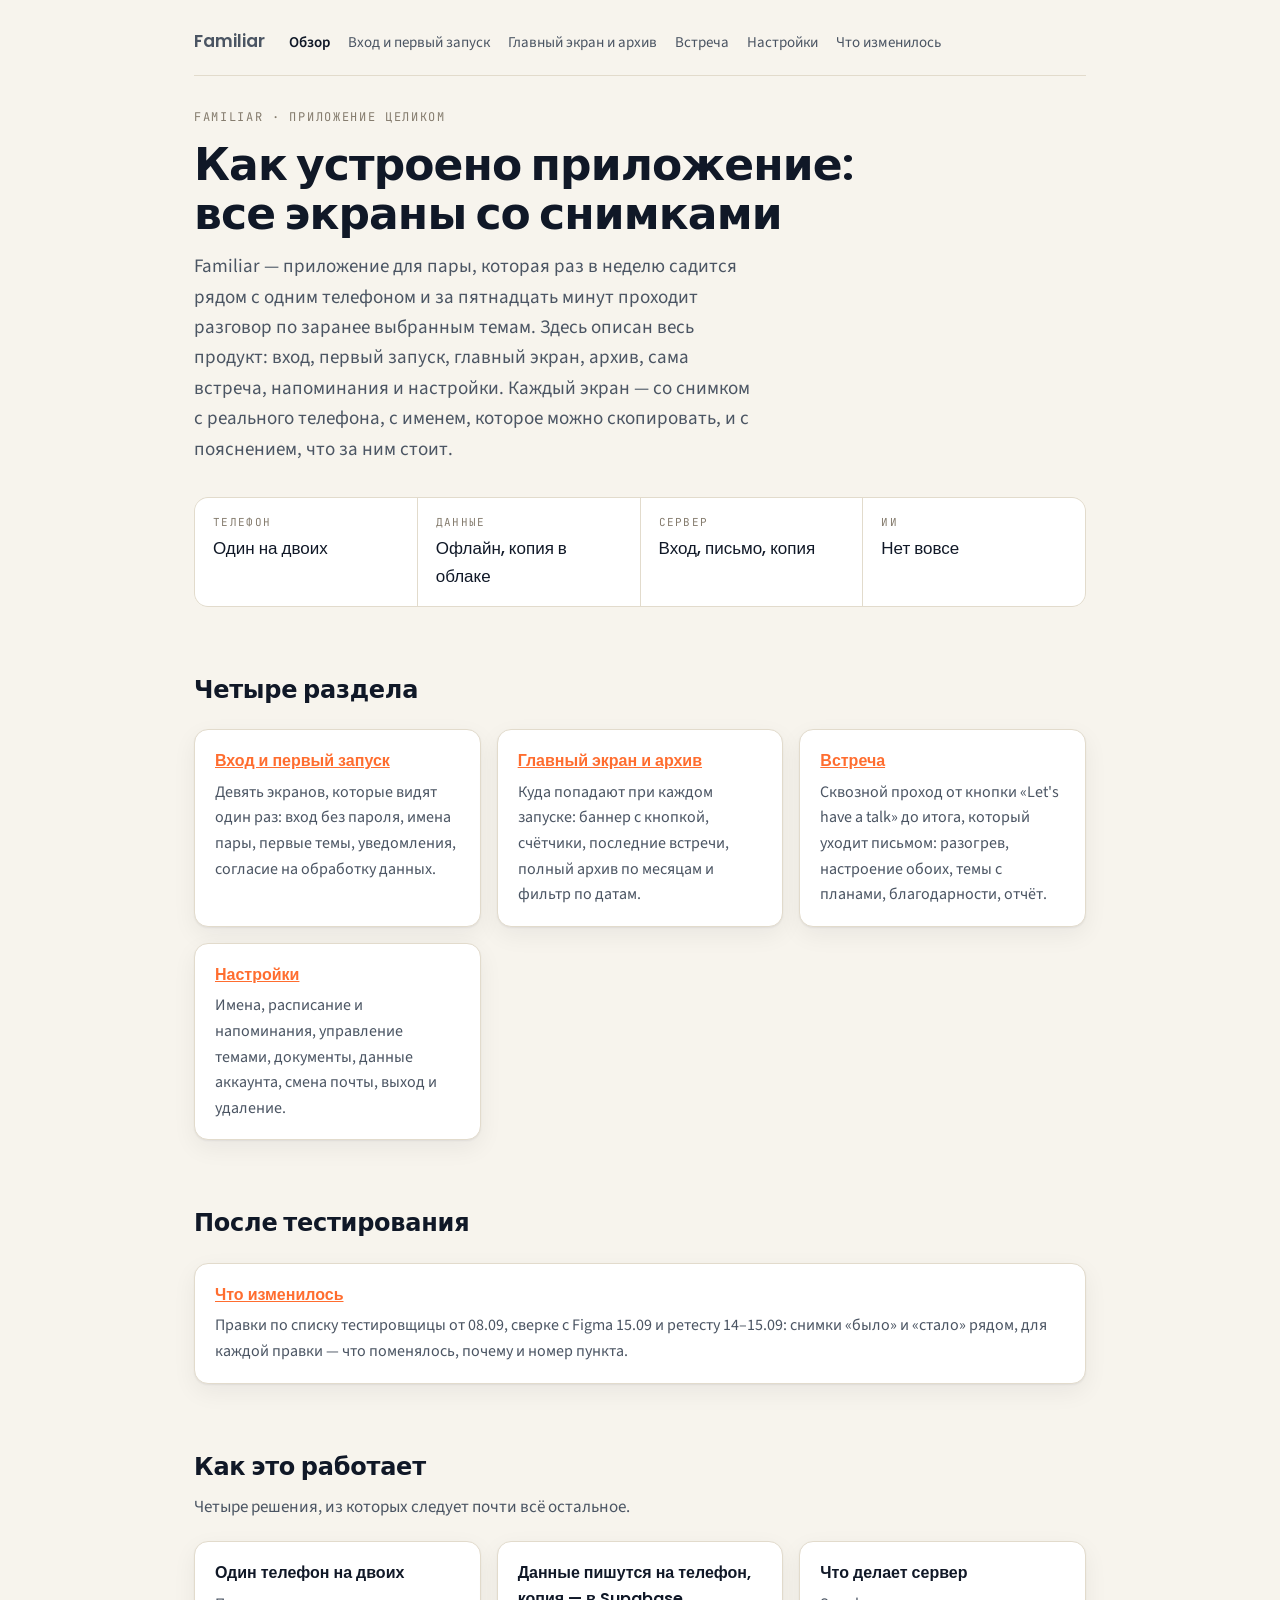
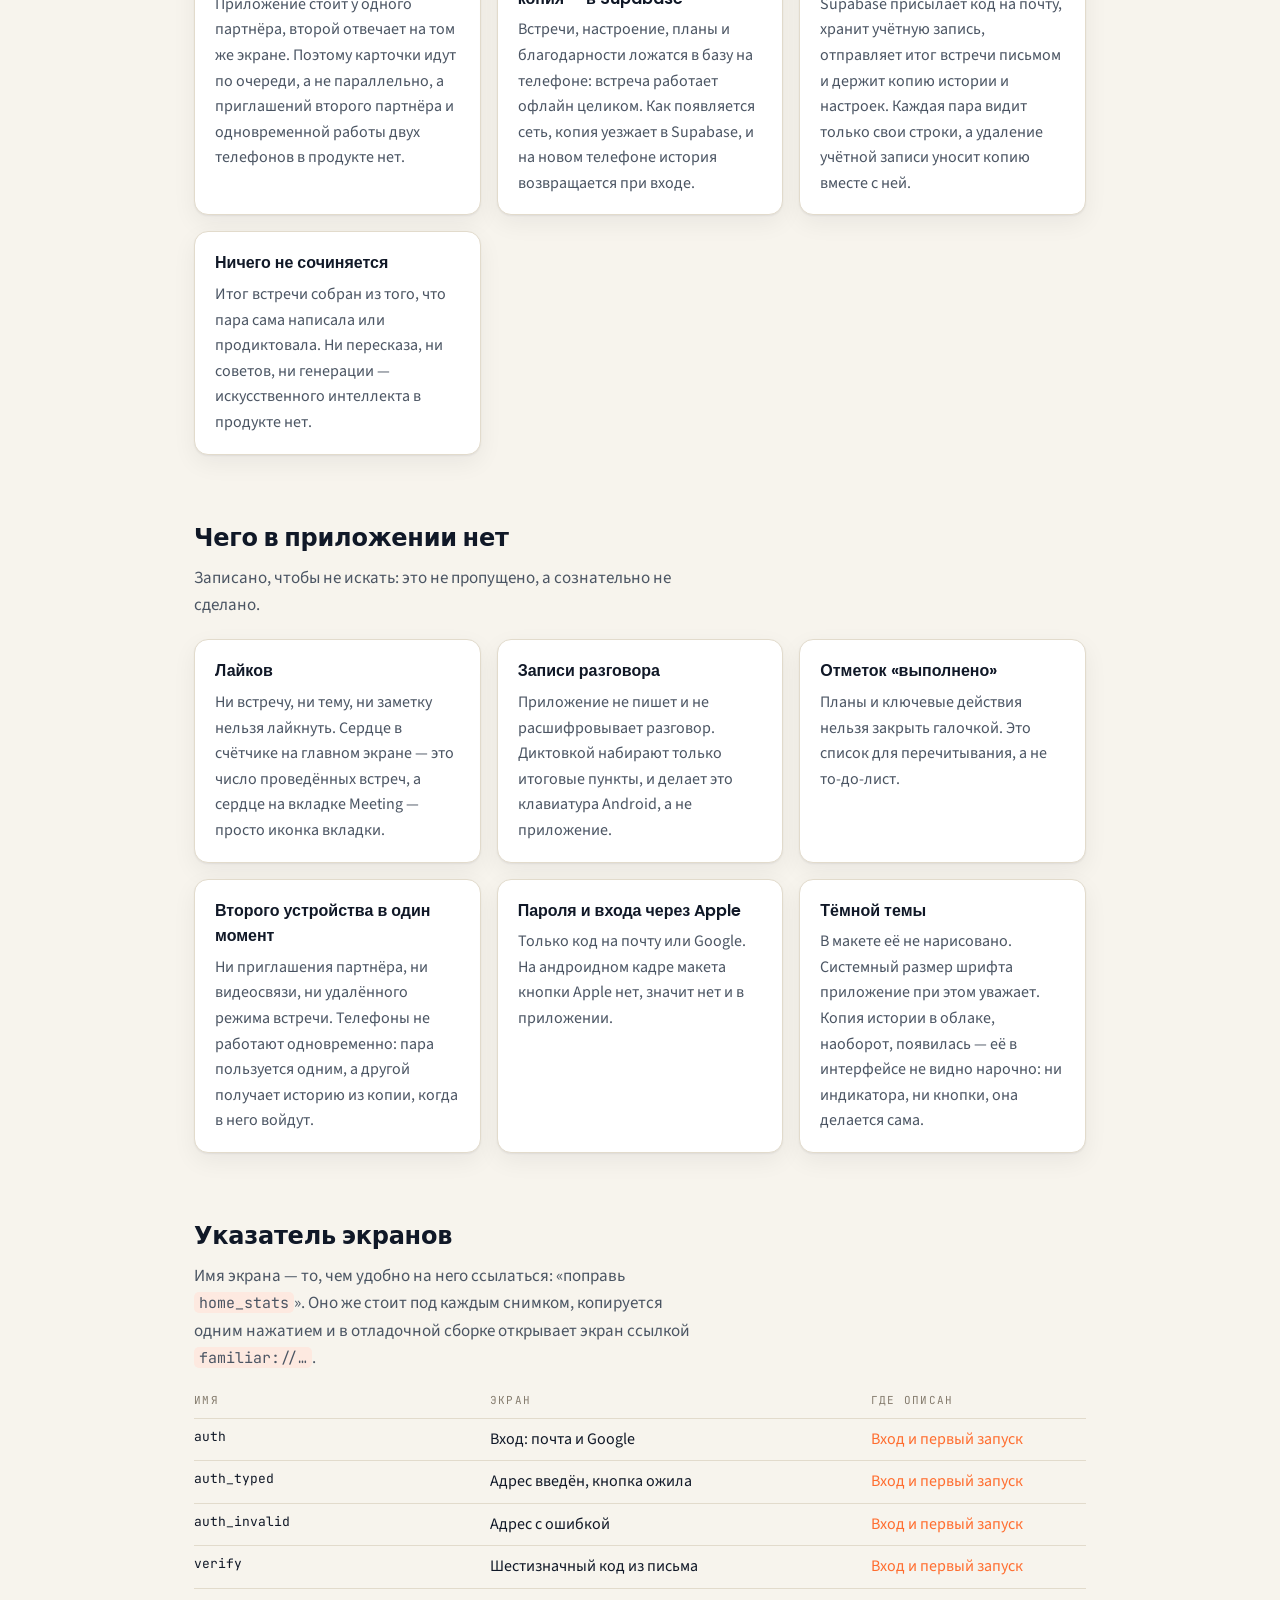
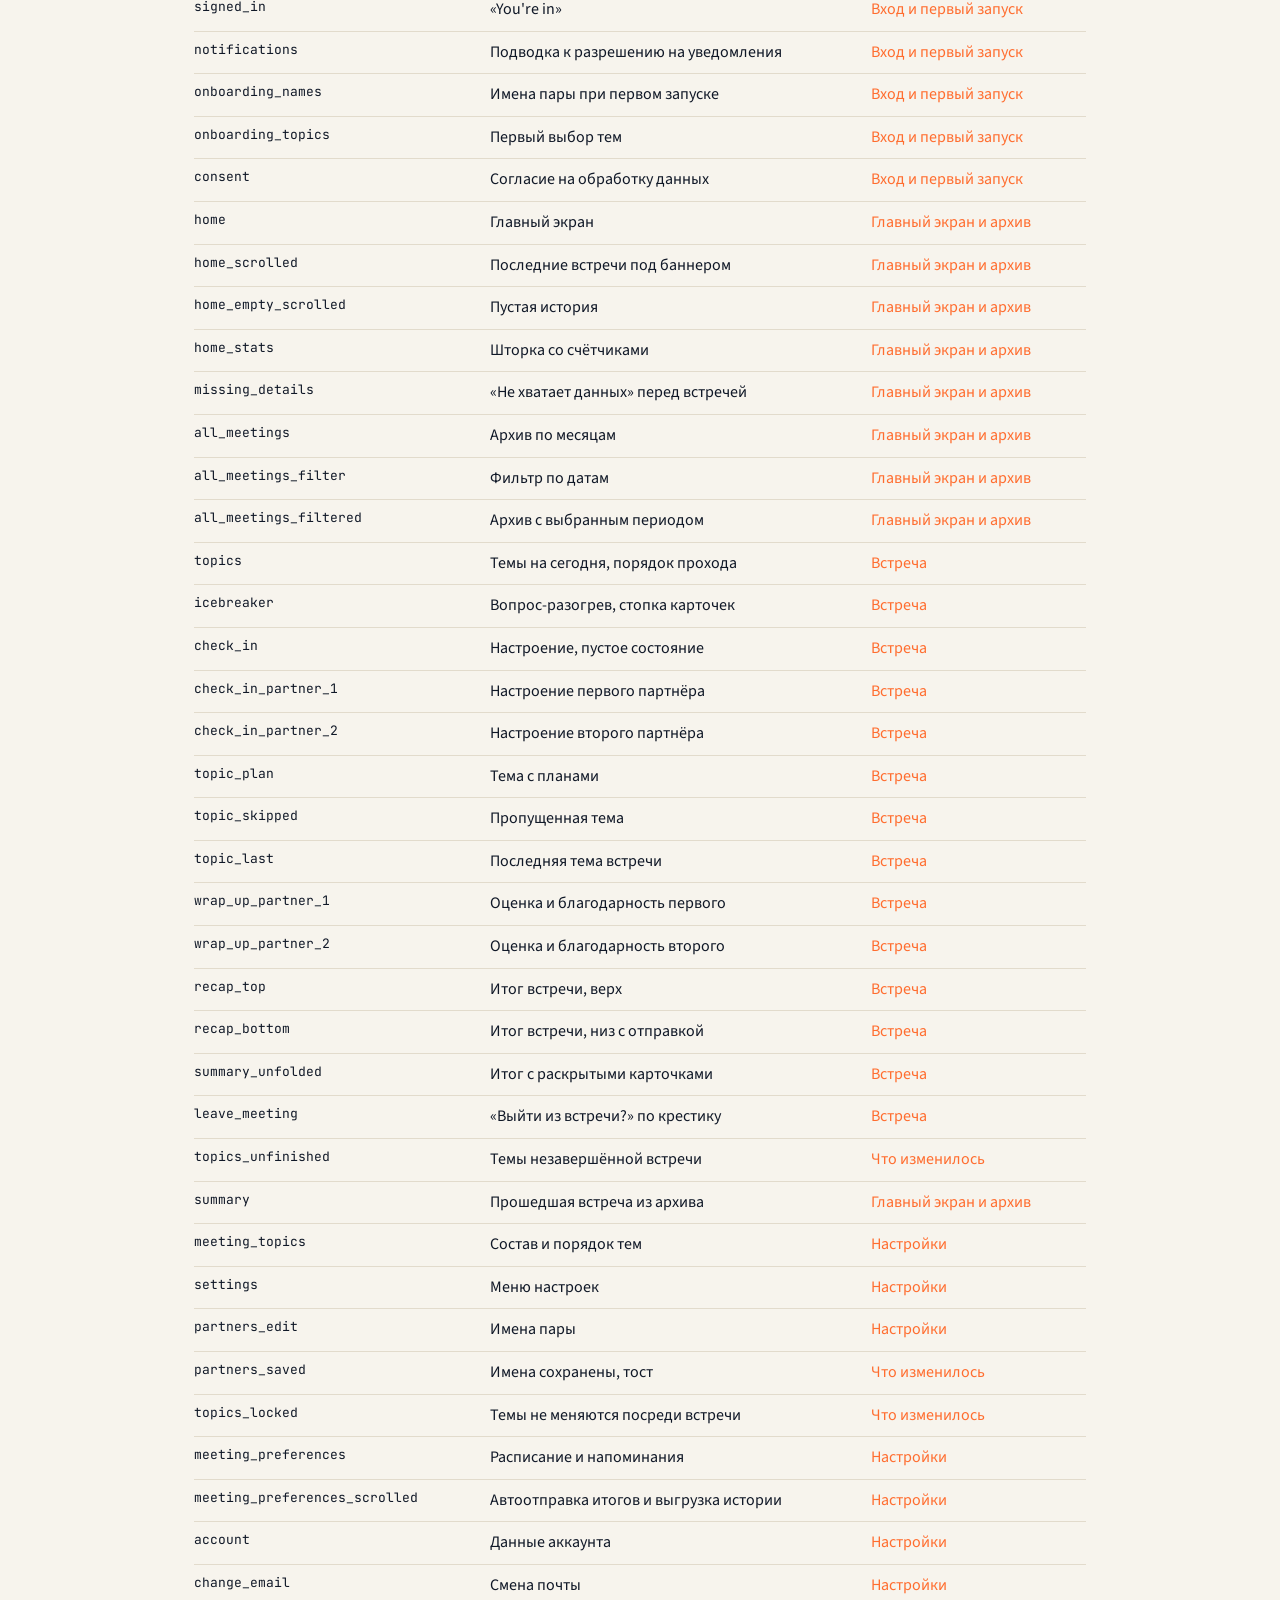
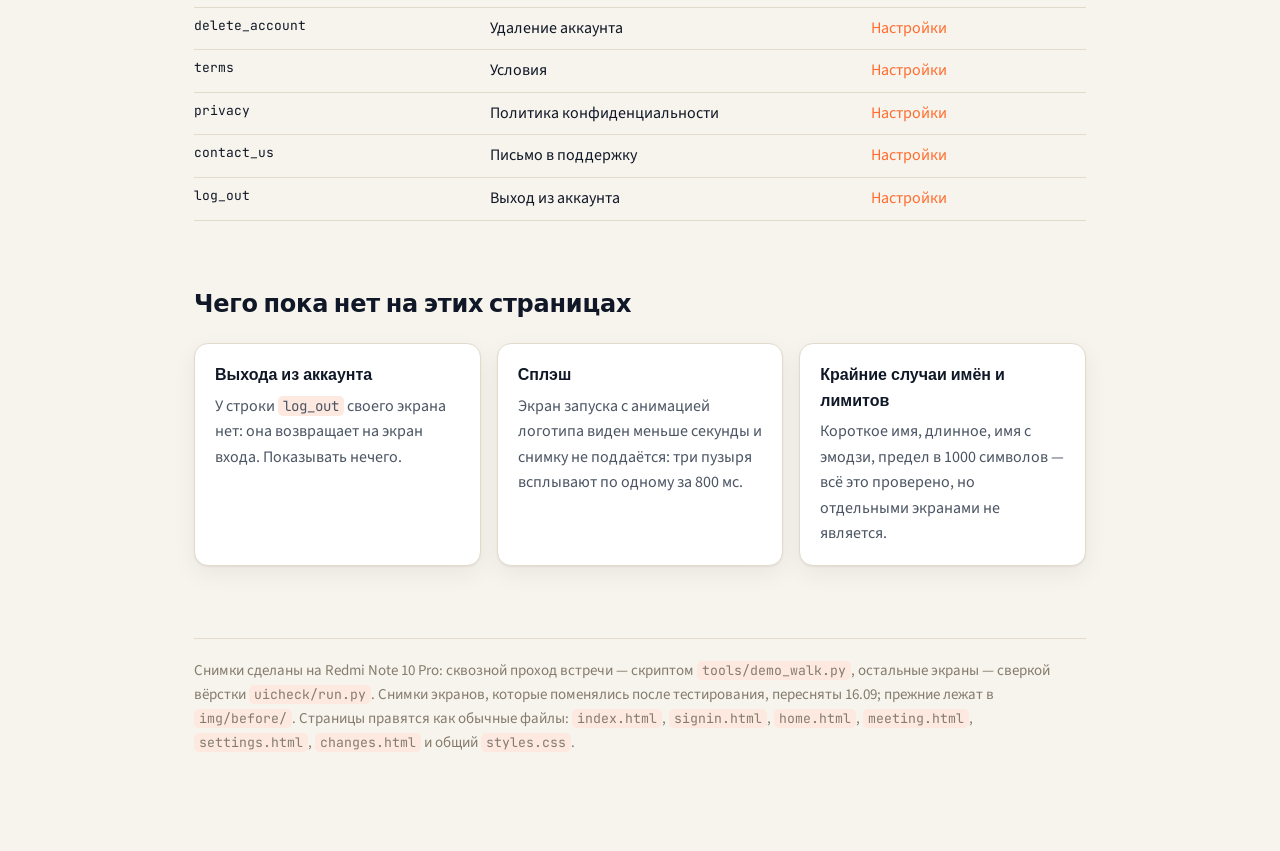
==== commit d4c0e4cb: "Add files via upload" ====
--- a/walkthrough/index.html
+++ b/walkthrough/index.html
@@ -19,6 +19,7 @@
   <a href="home.html">Главный экран и архив</a>
   <a href="meeting.html">Встреча</a>
   <a href="settings.html">Настройки</a>
+  <a href="changes.html">Что изменилось</a>
 </nav>
 
 <header>
@@ -51,6 +52,14 @@
   <div class="card">
     <h4><a href="settings.html">Настройки</a></h4>
     <p>Имена, расписание и напоминания, управление темами, документы, данные аккаунта, смена почты, выход и удаление.</p>
+  </div>
+</div>
+
+<h2 id="changes">После тестирования</h2>
+<div class="cards">
+  <div class="card">
+    <h4><a href="changes.html">Что изменилось</a></h4>
+    <p>Правки по списку тестировщицы от 08.09, сверке с Figma 15.09 и ретесту 14–15.09: снимки «было» и «стало» рядом, для каждой правки — что поменялось, почему и номер пункта.</p>
   </div>
 </div>
 
@@ -129,6 +138,7 @@
     <tr><td>missing_details</td><td>«Не хватает данных» перед встречей</td><td><a href="home.html#missing_details">Главный экран и архив</a></td></tr>
     <tr><td>all_meetings</td><td>Архив по месяцам</td><td><a href="home.html#all_meetings">Главный экран и архив</a></td></tr>
     <tr><td>all_meetings_filter</td><td>Фильтр по датам</td><td><a href="home.html#all_meetings_filter">Главный экран и архив</a></td></tr>
+    <tr><td>all_meetings_filtered</td><td>Архив с выбранным периодом</td><td><a href="home.html#all_meetings_filtered">Главный экран и архив</a></td></tr>
 
     <tr><td>topics</td><td>Темы на сегодня, порядок прохода</td><td><a href="meeting.html#topics">Встреча</a></td></tr>
     <tr><td>icebreaker</td><td>Вопрос-разогрев, стопка карточек</td><td><a href="meeting.html#icebreaker">Встреча</a></td></tr>
@@ -143,11 +153,15 @@
     <tr><td>recap_top</td><td>Итог встречи, верх</td><td><a href="meeting.html#recap_top">Встреча</a></td></tr>
     <tr><td>recap_bottom</td><td>Итог встречи, низ с отправкой</td><td><a href="meeting.html#recap_bottom">Встреча</a></td></tr>
     <tr><td>summary_unfolded</td><td>Итог с раскрытыми карточками</td><td><a href="meeting.html#summary_unfolded">Встреча</a></td></tr>
+    <tr><td>leave_meeting</td><td>«Выйти из встречи?» по крестику</td><td><a href="meeting.html#leave_meeting">Встреча</a></td></tr>
+    <tr><td>topics_unfinished</td><td>Темы незавершённой встречи</td><td><a href="changes.html#unfinished">Что изменилось</a></td></tr>
     <tr><td>summary</td><td>Прошедшая встреча из архива</td><td><a href="home.html#past_meeting">Главный экран и архив</a></td></tr>
     <tr><td>meeting_topics</td><td>Состав и порядок тем</td><td><a href="settings.html#meeting_topics">Настройки</a></td></tr>
 
     <tr><td>settings</td><td>Меню настроек</td><td><a href="settings.html#settings">Настройки</a></td></tr>
     <tr><td>partners_edit</td><td>Имена пары</td><td><a href="settings.html#partners_edit">Настройки</a></td></tr>
+    <tr><td>partners_saved</td><td>Имена сохранены, тост</td><td><a href="changes.html#partners">Что изменилось</a></td></tr>
+    <tr><td>topics_locked</td><td>Темы не меняются посреди встречи</td><td><a href="changes.html#topics-locked">Что изменилось</a></td></tr>
     <tr><td>meeting_preferences</td><td>Расписание и напоминания</td><td><a href="settings.html#meeting_preferences">Настройки</a></td></tr>
     <tr><td>meeting_preferences_scrolled</td><td>Автоотправка итогов и выгрузка истории</td><td><a href="settings.html#meeting_preferences_scrolled">Настройки</a></td></tr>
     <tr><td>account</td><td>Данные аккаунта</td><td><a href="settings.html#account">Настройки</a></td></tr>
@@ -177,7 +191,7 @@
 </div>
 
 <footer>
-  Снимки сделаны на Redmi Note 10 Pro: сквозной проход встречи — скриптом <code>tools/demo_walk.py</code>, остальные экраны — сверкой вёрстки <code>uicheck/run.py</code>. Страницы правятся как обычные файлы: <code>index.html</code>, <code>signin.html</code>, <code>home.html</code>, <code>meeting.html</code>, <code>settings.html</code> и общий <code>styles.css</code>.
+  Снимки сделаны на Redmi Note 10 Pro: сквозной проход встречи — скриптом <code>tools/demo_walk.py</code>, остальные экраны — сверкой вёрстки <code>uicheck/run.py</code>. Снимки экранов, которые поменялись после тестирования, пересняты 16.09; прежние лежат в <code>img/before/</code>. Страницы правятся как обычные файлы: <code>index.html</code>, <code>signin.html</code>, <code>home.html</code>, <code>meeting.html</code>, <code>settings.html</code>, <code>changes.html</code> и общий <code>styles.css</code>.
 </footer>
 
 </div>
--- a/walkthrough/styles.css
+++ b/walkthrough/styles.css
@@ -1,201 +1,242 @@
-:root {
-  --ground: #F7F4ED;
-  --surface: #FFFFFF;
-  --ink: #101827;
-  --ink-soft: #4B5563;
-  --ink-faint: #857C6E;
-  --line: #E2DBCC;
-  --accent: #FF6D2F;
-  --accent-soft: #FDE9E0;
-  --mark: #CFEC64;
-  --shadow: 0 1px 2px rgba(16, 24, 39, .06), 0 8px 24px rgba(16, 24, 39, .06);
-}
-
-@media (prefers-color-scheme: dark) {
-  :root {
-    --ground: #14161C;
-    --surface: #1B1E26;
-    --ink: #F2EFE8;
-    --ink-soft: #B7B1A6;
-    --ink-faint: #8B8578;
-    --line: #2C303A;
-    --accent: #FF8551;
-    --accent-soft: #33231C;
-    --mark: #9FBE3F;
-    --shadow: 0 1px 2px rgba(0, 0, 0, .5), 0 8px 24px rgba(0, 0, 0, .35);
-  }
-}
-
-* { box-sizing: border-box; }
-
-body {
-  margin: 0;
-  background: var(--ground);
-  color: var(--ink);
-  font-family: "Source Sans 3", "Segoe UI", system-ui, sans-serif;
-  font-size: 17px;
-  line-height: 1.6;
-  -webkit-text-size-adjust: 100%;
-}
-
-img { max-width: 100%; }
-
-a { color: inherit; }
-
-.wrap { max-width: 940px; margin: 0 auto; padding: 28px 24px 96px; }
-
-/* ---------- navigation between the pages ---------- */
-
-.sitenav {
-  display: flex; flex-wrap: wrap; align-items: baseline; gap: 8px 18px;
-  padding-bottom: 20px; margin-bottom: 32px; border-bottom: 1px solid var(--line);
-  font-size: 15px;
-}
-.sitenav .brand {
-  font-family: Poppins, system-ui, sans-serif; font-weight: 600;
-  font-size: 17px; text-decoration: none; margin-right: 6px;
-}
-.sitenav a { color: var(--ink-soft); text-decoration: none; }
-.sitenav a:hover { color: var(--accent); }
-.sitenav a.here { color: var(--ink); font-weight: 600; }
-
-/* ---------- page head ---------- */
-
-header { display: flex; flex-direction: column; gap: 14px; margin-bottom: 12px; }
-
-.eyebrow {
-  font-family: "JetBrains Mono", ui-monospace, monospace;
-  font-size: 12px; letter-spacing: .14em; text-transform: uppercase;
-  color: var(--ink-faint);
-}
-
-h1 {
-  font-family: Poppins, system-ui, sans-serif; font-weight: 600;
-  font-size: clamp(30px, 5vw, 44px); line-height: 1.1; margin: 0;
-  text-wrap: balance; letter-spacing: -.02em;
-}
-
-.lede { max-width: 62ch; color: var(--ink-soft); font-size: 19px; margin: 0; }
-
-.facts {
-  display: grid; grid-template-columns: repeat(auto-fit, minmax(170px, 1fr));
-  gap: 1px; background: var(--line); border: 1px solid var(--line);
-  border-radius: 14px; overflow: hidden; margin: 32px 0 8px;
-}
-.fact { background: var(--surface); padding: 16px 18px; }
-.fact dt {
-  font-family: "JetBrains Mono", ui-monospace, monospace;
-  font-size: 11px; letter-spacing: .12em; text-transform: uppercase;
-  color: var(--ink-faint); margin: 0 0 4px;
-}
-.fact dd { margin: 0; font-family: Poppins, sans-serif; font-weight: 500; font-size: 17px; }
-
-h2 {
-  font-family: Poppins, system-ui, sans-serif; font-weight: 600;
-  font-size: 24px; margin: 64px 0 8px; letter-spacing: -.01em; scroll-margin-top: 16px;
-}
-.section-note { color: var(--ink-soft); max-width: 62ch; margin: 0 0 8px; }
-
-/* ---------- one screen ---------- */
-
-.step {
-  display: grid; grid-template-columns: 270px 1fr; gap: 32px;
-  align-items: start; padding: 32px 0; border-top: 1px solid var(--line);
-  scroll-margin-top: 16px;
-}
-.step:first-of-type { border-top: none; }
-
-.shot {
-  margin: 0; border-radius: 18px; overflow: hidden;
-  background: var(--surface); box-shadow: var(--shadow); border: 1px solid var(--line);
-}
-.shot img { display: block; width: 100%; height: auto; }
-.shot figcaption {
-  font-family: "JetBrains Mono", ui-monospace, monospace;
-  font-size: 11px; color: var(--ink-faint); padding: 8px 12px;
-  border-top: 1px solid var(--line);
-}
-.shot.none {
-  display: flex; align-items: center; justify-content: center;
-  min-height: 220px; padding: 24px; text-align: center;
-  color: var(--ink-faint); font-size: 15px; border-style: dashed;
-}
-
-.step-body h3 {
-  font-family: Poppins, system-ui, sans-serif; font-weight: 600;
-  font-size: 21px; margin: 0 0 8px; display: flex; align-items: baseline; gap: 10px;
-}
-.num {
-  font-family: "JetBrains Mono", ui-monospace, monospace;
-  font-size: 12px; font-weight: 400; color: #101827;
-  background: var(--mark); border-radius: 6px; padding: 2px 7px;
-}
-.step-body p { margin: 0 0 12px; max-width: 60ch; }
-.step-body p:last-child { margin-bottom: 0; }
-.step-body strong { font-weight: 600; }
-
-.under {
-  border-left: 3px solid var(--accent); background: var(--accent-soft);
-  padding: 10px 14px; border-radius: 0 8px 8px 0; color: var(--ink-soft);
-  font-size: 16px;
-}
-.under b { color: var(--ink); font-weight: 600; }
-
-/* ---------- the copyable name of a screen ---------- */
-
-.idline {
-  display: flex; flex-wrap: wrap; align-items: center; gap: 8px;
-  margin: 0 0 14px;
-  font-family: "JetBrains Mono", ui-monospace, monospace; font-size: 12px;
-}
-.copy {
-  font: inherit; color: var(--ink); background: var(--surface);
-  border: 1px solid var(--line); border-radius: 7px; padding: 3px 9px;
-  cursor: pointer; display: inline-flex; align-items: center; gap: 7px;
-}
-.copy:hover { border-color: var(--accent); color: var(--accent); }
-/* Copying says so with a tick and a colour, not with a word. */
-.copy.done { border-color: var(--accent); color: var(--accent); background: var(--accent-soft); }
-.copy.done::after { content: "✓"; }
-
-/* ---------- cards ---------- */
-
-.cards { display: grid; grid-template-columns: repeat(auto-fit, minmax(250px, 1fr)); gap: 16px; margin-top: 20px; }
-.card {
-  background: var(--surface); border: 1px solid var(--line); border-radius: 14px;
-  padding: 18px 20px; box-shadow: var(--shadow);
-}
-.card h4 { font-family: Poppins, sans-serif; font-weight: 600; font-size: 16px; margin: 0 0 6px; }
-.card p { margin: 0; color: var(--ink-soft); font-size: 16px; }
-.card a { color: var(--accent); }
-
-code {
-  font-family: "JetBrains Mono", ui-monospace, monospace; font-size: .88em;
-  background: var(--accent-soft); padding: 1px 5px; border-radius: 5px;
-}
-
-/* ---------- the index of every screen ---------- */
-
-.index-table { width: 100%; border-collapse: collapse; margin-top: 20px; font-size: 16px; }
-.index-table th {
-  text-align: left; font-family: "JetBrains Mono", ui-monospace, monospace;
-  font-size: 11px; letter-spacing: .12em; text-transform: uppercase;
-  color: var(--ink-faint); font-weight: 400; padding: 0 12px 8px 0;
-  border-bottom: 1px solid var(--line);
-}
-.index-table td { padding: 8px 12px 8px 0; border-bottom: 1px solid var(--line); vertical-align: top; }
-.index-table td:first-child { font-family: "JetBrains Mono", ui-monospace, monospace; font-size: 13px; white-space: nowrap; }
-.index-table a { color: var(--accent); text-decoration: none; }
-.index-table a:hover { text-decoration: underline; }
-
-footer {
-  margin-top: 72px; padding-top: 20px; border-top: 1px solid var(--line);
-  color: var(--ink-faint); font-size: 15px;
-}
-footer a { color: var(--accent); }
-
-@media (max-width: 720px) {
-  .step { grid-template-columns: 1fr; gap: 20px; }
-  .shot { max-width: 320px; }
-  .index-table td:first-child { white-space: normal; }
-}
+:root {
+  --ground: #F7F4ED;
+  --surface: #FFFFFF;
+  --ink: #101827;
+  --ink-soft: #4B5563;
+  --ink-faint: #857C6E;
+  --line: #E2DBCC;
+  --accent: #FF6D2F;
+  --accent-soft: #FDE9E0;
+  --mark: #CFEC64;
+  --shadow: 0 1px 2px rgba(16, 24, 39, .06), 0 8px 24px rgba(16, 24, 39, .06);
+}
+
+@media (prefers-color-scheme: dark) {
+  :root {
+    --ground: #14161C;
+    --surface: #1B1E26;
+    --ink: #F2EFE8;
+    --ink-soft: #B7B1A6;
+    --ink-faint: #8B8578;
+    --line: #2C303A;
+    --accent: #FF8551;
+    --accent-soft: #33231C;
+    --mark: #9FBE3F;
+    --shadow: 0 1px 2px rgba(0, 0, 0, .5), 0 8px 24px rgba(0, 0, 0, .35);
+  }
+}
+
+* { box-sizing: border-box; }
+
+body {
+  margin: 0;
+  background: var(--ground);
+  color: var(--ink);
+  font-family: "Source Sans 3", "Segoe UI", system-ui, sans-serif;
+  font-size: 17px;
+  line-height: 1.6;
+  -webkit-text-size-adjust: 100%;
+}
+
+img { max-width: 100%; }
+
+a { color: inherit; }
+
+.wrap { max-width: 940px; margin: 0 auto; padding: 28px 24px 96px; }
+
+/* ---------- navigation between the pages ---------- */
+
+.sitenav {
+  display: flex; flex-wrap: wrap; align-items: baseline; gap: 8px 18px;
+  padding-bottom: 20px; margin-bottom: 32px; border-bottom: 1px solid var(--line);
+  font-size: 15px;
+}
+.sitenav .brand {
+  font-family: Poppins, system-ui, sans-serif; font-weight: 600;
+  font-size: 17px; text-decoration: none; margin-right: 6px;
+}
+.sitenav a { color: var(--ink-soft); text-decoration: none; }
+.sitenav a:hover { color: var(--accent); }
+.sitenav a.here { color: var(--ink); font-weight: 600; }
+
+/* ---------- page head ---------- */
+
+header { display: flex; flex-direction: column; gap: 14px; margin-bottom: 12px; }
+
+.eyebrow {
+  font-family: "JetBrains Mono", ui-monospace, monospace;
+  font-size: 12px; letter-spacing: .14em; text-transform: uppercase;
+  color: var(--ink-faint);
+}
+
+h1 {
+  font-family: Poppins, system-ui, sans-serif; font-weight: 600;
+  font-size: clamp(30px, 5vw, 44px); line-height: 1.1; margin: 0;
+  text-wrap: balance; letter-spacing: -.02em;
+}
+
+.lede { max-width: 62ch; color: var(--ink-soft); font-size: 19px; margin: 0; }
+
+.facts {
+  display: grid; grid-template-columns: repeat(auto-fit, minmax(170px, 1fr));
+  gap: 1px; background: var(--line); border: 1px solid var(--line);
+  border-radius: 14px; overflow: hidden; margin: 32px 0 8px;
+}
+.fact { background: var(--surface); padding: 16px 18px; }
+.fact dt {
+  font-family: "JetBrains Mono", ui-monospace, monospace;
+  font-size: 11px; letter-spacing: .12em; text-transform: uppercase;
+  color: var(--ink-faint); margin: 0 0 4px;
+}
+.fact dd { margin: 0; font-family: Poppins, sans-serif; font-weight: 500; font-size: 17px; }
+
+h2 {
+  font-family: Poppins, system-ui, sans-serif; font-weight: 600;
+  font-size: 24px; margin: 64px 0 8px; letter-spacing: -.01em; scroll-margin-top: 16px;
+}
+.section-note { color: var(--ink-soft); max-width: 62ch; margin: 0 0 8px; }
+
+/* ---------- one screen ---------- */
+
+.step {
+  display: grid; grid-template-columns: 270px 1fr; gap: 32px;
+  align-items: start; padding: 32px 0; border-top: 1px solid var(--line);
+  scroll-margin-top: 16px;
+}
+.step:first-of-type { border-top: none; }
+
+.shot {
+  margin: 0; border-radius: 18px; overflow: hidden;
+  background: var(--surface); box-shadow: var(--shadow); border: 1px solid var(--line);
+}
+.shot img { display: block; width: 100%; height: auto; }
+.shot figcaption {
+  font-family: "JetBrains Mono", ui-monospace, monospace;
+  font-size: 11px; color: var(--ink-faint); padding: 8px 12px;
+  border-top: 1px solid var(--line);
+}
+.shot.none {
+  display: flex; align-items: center; justify-content: center;
+  min-height: 220px; padding: 24px; text-align: center;
+  color: var(--ink-faint); font-size: 15px; border-style: dashed;
+}
+
+.step-body h3 {
+  font-family: Poppins, system-ui, sans-serif; font-weight: 600;
+  font-size: 21px; margin: 0 0 8px; display: flex; align-items: baseline; gap: 10px;
+}
+.num {
+  font-family: "JetBrains Mono", ui-monospace, monospace;
+  font-size: 12px; font-weight: 400; color: #101827;
+  background: var(--mark); border-radius: 6px; padding: 2px 7px;
+}
+.step-body p { margin: 0 0 12px; max-width: 60ch; }
+.step-body p:last-child { margin-bottom: 0; }
+.step-body strong { font-weight: 600; }
+
+.under {
+  border-left: 3px solid var(--accent); background: var(--accent-soft);
+  padding: 10px 14px; border-radius: 0 8px 8px 0; color: var(--ink-soft);
+  font-size: 16px;
+}
+.under b { color: var(--ink); font-weight: 600; }
+
+/* ---------- the copyable name of a screen ---------- */
+
+.idline {
+  display: flex; flex-wrap: wrap; align-items: center; gap: 8px;
+  margin: 0 0 14px;
+  font-family: "JetBrains Mono", ui-monospace, monospace; font-size: 12px;
+}
+.copy {
+  font: inherit; color: var(--ink); background: var(--surface);
+  border: 1px solid var(--line); border-radius: 7px; padding: 3px 9px;
+  cursor: pointer; display: inline-flex; align-items: center; gap: 7px;
+}
+.copy:hover { border-color: var(--accent); color: var(--accent); }
+/* Copying says so with a tick and a colour, not with a word. */
+.copy.done { border-color: var(--accent); color: var(--accent); background: var(--accent-soft); }
+.copy.done::after { content: "✓"; }
+
+/* ---------- cards ---------- */
+
+.cards { display: grid; grid-template-columns: repeat(auto-fit, minmax(250px, 1fr)); gap: 16px; margin-top: 20px; }
+.card {
+  background: var(--surface); border: 1px solid var(--line); border-radius: 14px;
+  padding: 18px 20px; box-shadow: var(--shadow);
+}
+.card h4 { font-family: Poppins, sans-serif; font-weight: 600; font-size: 16px; margin: 0 0 6px; }
+.card p { margin: 0; color: var(--ink-soft); font-size: 16px; }
+.card a { color: var(--accent); }
+
+code {
+  font-family: "JetBrains Mono", ui-monospace, monospace; font-size: .88em;
+  background: var(--accent-soft); padding: 1px 5px; border-radius: 5px;
+}
+
+/* ---------- the index of every screen ---------- */
+
+.index-table { width: 100%; border-collapse: collapse; margin-top: 20px; font-size: 16px; }
+.index-table th {
+  text-align: left; font-family: "JetBrains Mono", ui-monospace, monospace;
+  font-size: 11px; letter-spacing: .12em; text-transform: uppercase;
+  color: var(--ink-faint); font-weight: 400; padding: 0 12px 8px 0;
+  border-bottom: 1px solid var(--line);
+}
+.index-table td { padding: 8px 12px 8px 0; border-bottom: 1px solid var(--line); vertical-align: top; }
+.index-table td:first-child { font-family: "JetBrains Mono", ui-monospace, monospace; font-size: 13px; white-space: nowrap; }
+.index-table a { color: var(--accent); text-decoration: none; }
+.index-table a:hover { text-decoration: underline; }
+
+footer {
+  margin-top: 72px; padding-top: 20px; border-top: 1px solid var(--line);
+  color: var(--ink-faint); font-size: 15px;
+}
+footer a { color: var(--accent); }
+
+@media (max-width: 720px) {
+  .step { grid-template-columns: 1fr; gap: 20px; }
+  .shot { max-width: 320px; }
+  .index-table td:first-child { white-space: normal; overflow-wrap: anywhere; }
+}
+
+/* ---------- what changed: before and after ---------- */
+
+.change {
+  display: grid; grid-template-columns: 456px 1fr; gap: 32px;
+  align-items: start; padding: 32px 0; border-top: 1px solid var(--line);
+  scroll-margin-top: 16px;
+}
+.change.single { grid-template-columns: 220px 1fr; }
+.pair { display: grid; grid-template-columns: repeat(2, minmax(0, 1fr)); gap: 16px; }
+/* A screenshot is 480 wide; left to itself it would widen the grid past a phone's screen. */
+.change > *, .pair > * { min-width: 0; }
+.change.single .pair { grid-template-columns: 1fr; }
+.pair .shot figcaption { display: flex; justify-content: space-between; gap: 8px; }
+.pair .shot figcaption span:first-child { overflow: hidden; text-overflow: ellipsis; white-space: nowrap; }
+.pair .shot figcaption .tag { flex-shrink: 0; }
+.tag {
+  font-family: "JetBrains Mono", ui-monospace, monospace; font-size: 11px;
+  letter-spacing: .08em; text-transform: uppercase;
+}
+.tag.was { color: var(--ink-faint); }
+.tag.now { color: var(--accent); }
+.change-body h3 {
+  font-family: Poppins, system-ui, sans-serif; font-weight: 600;
+  font-size: 20px; margin: 0 0 10px; line-height: 1.3;
+}
+.change-body p { margin: 0 0 12px; max-width: 60ch; }
+.change-body p:last-child { margin-bottom: 0; }
+.refs { display: flex; flex-wrap: wrap; gap: 6px; margin: 0 0 12px; }
+.ref {
+  font-family: "JetBrains Mono", ui-monospace, monospace; font-size: 12px;
+  color: #101827; background: var(--mark); border-radius: 6px; padding: 2px 7px;
+}
+.ref.q { background: var(--accent-soft); color: var(--ink); }
+.card .refs { margin: 0 0 6px; }
+
+@media (max-width: 860px) {
+  .change, .change.single { grid-template-columns: minmax(0, 1fr); gap: 20px; }
+  .pair { max-width: 456px; }
+  .change.single .pair { max-width: 220px; }
+}
